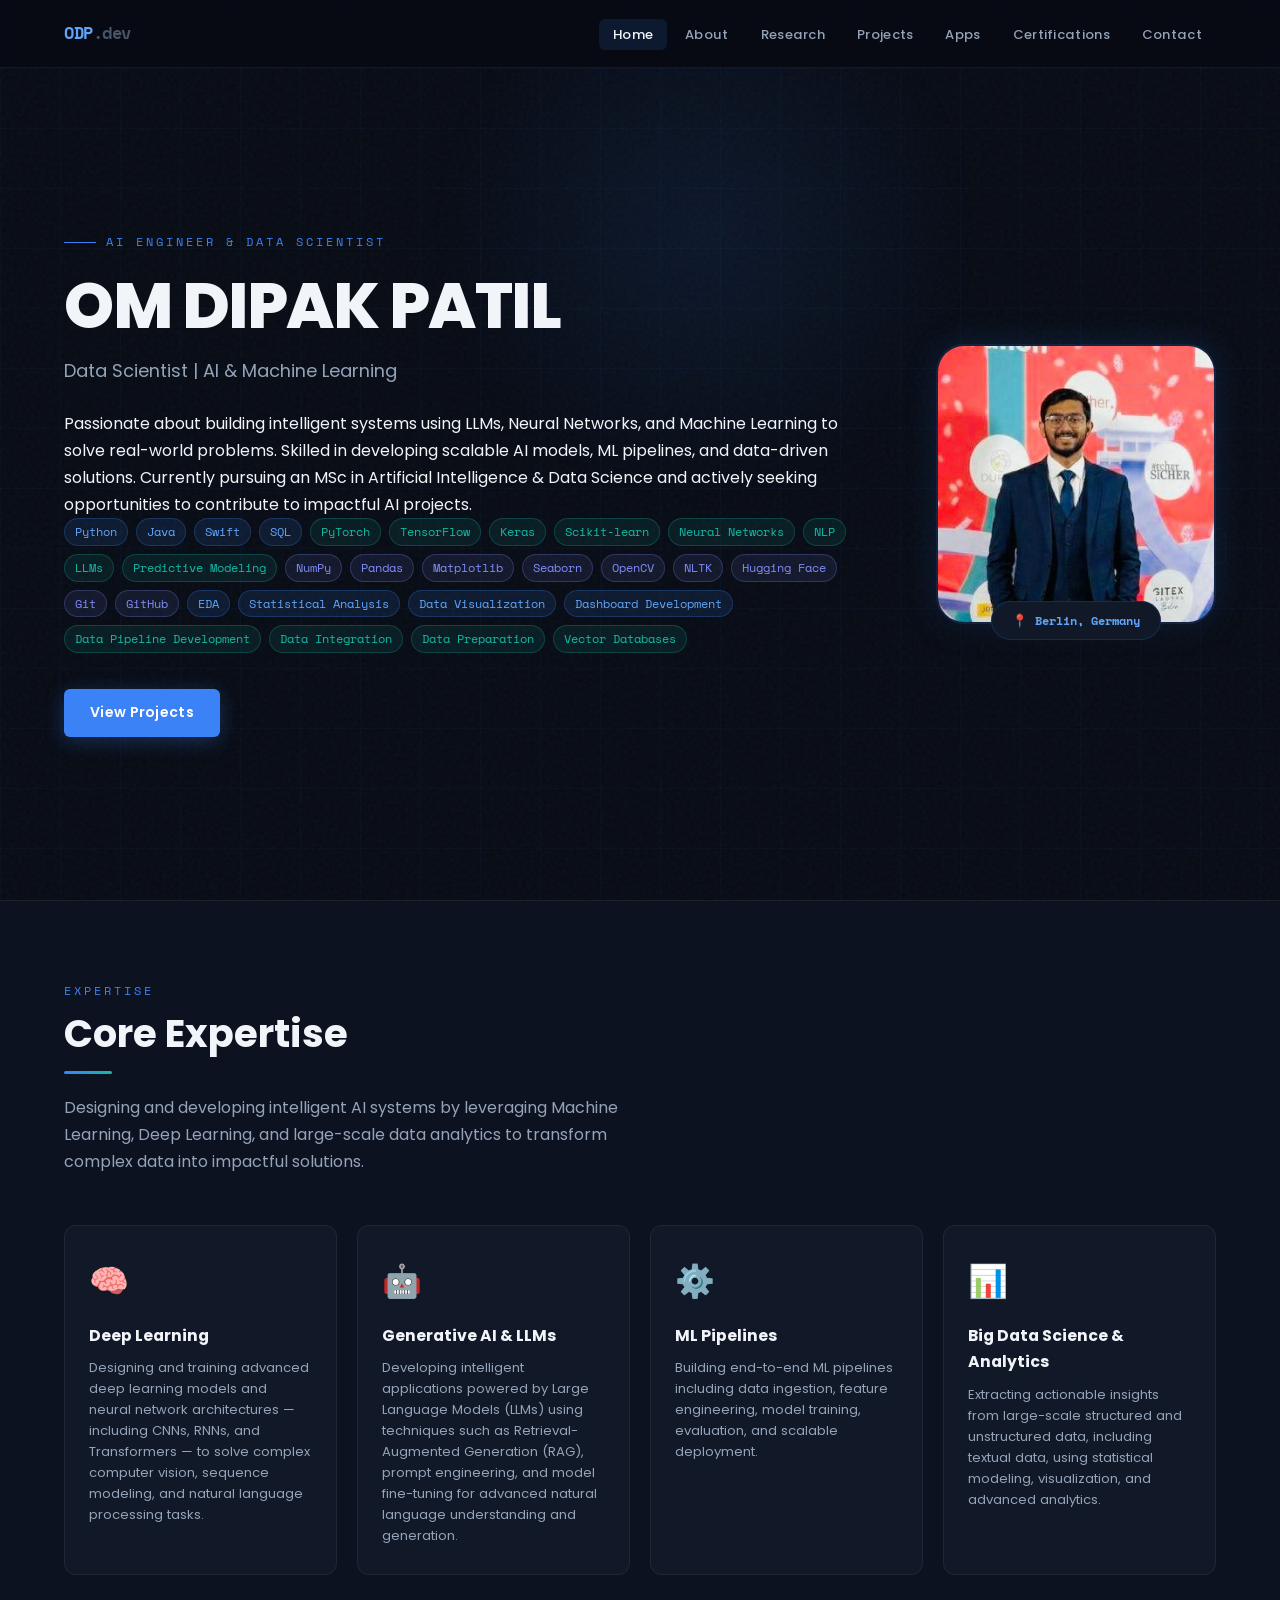
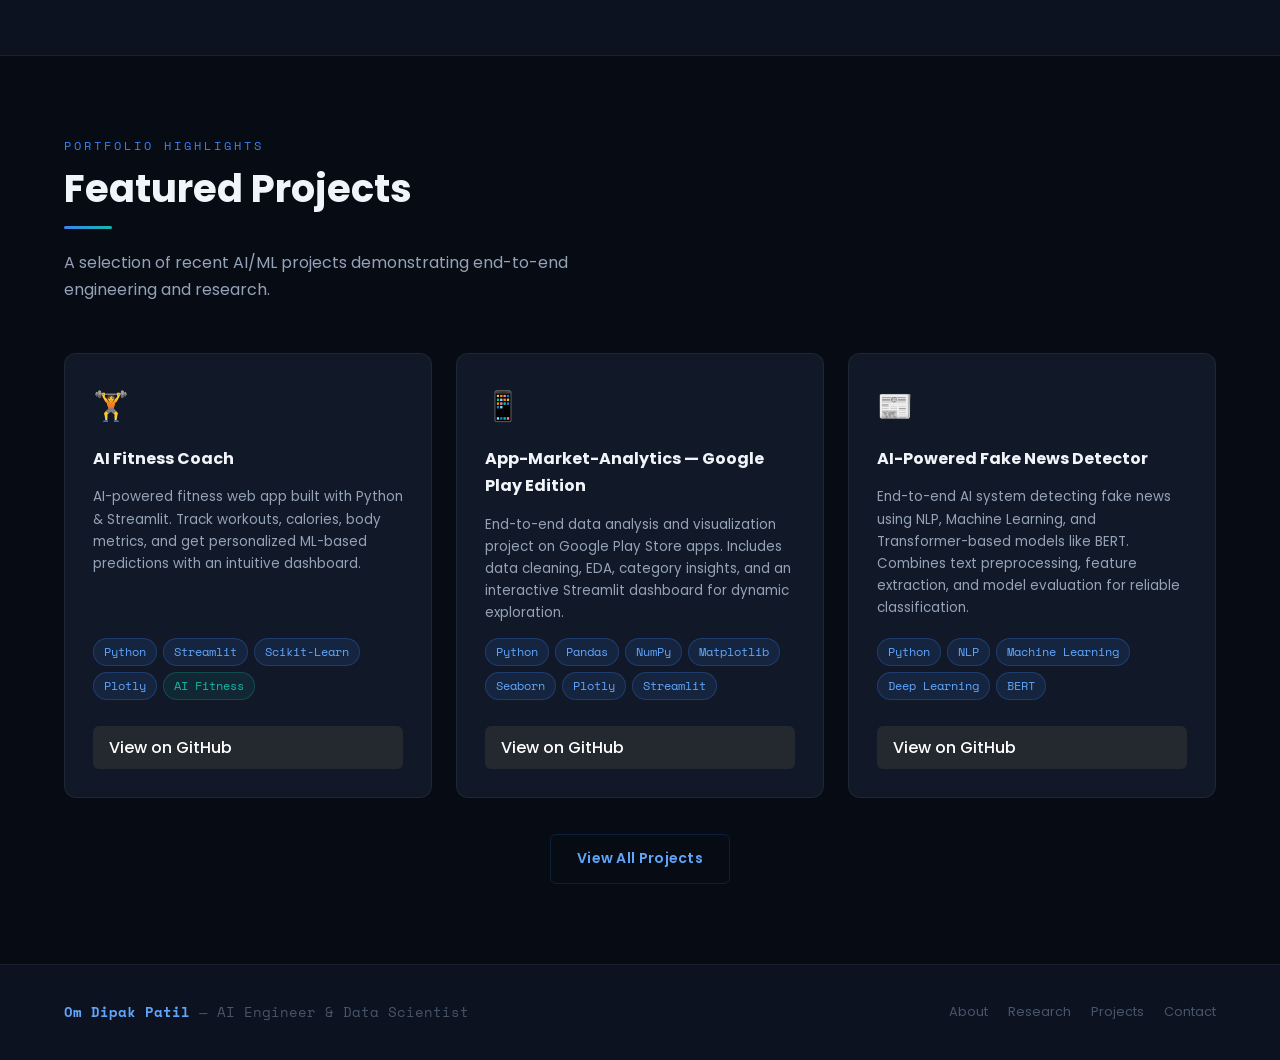
==== index.html @ 71851a8b "Add files via upload" ====
<!DOCTYPE html>
<html lang="en">
<head>
  <meta charset="UTF-8" />
  <meta name="viewport" content="width=device-width, initial-scale=1.0" />
  <title>Om Dipak Patil — AI Engineer & Data Scientist</title>
  <link rel="stylesheet" href="style.css" />
</head>
<body>

  <!-- ===================== NAVIGATION ===================== -->
  <nav class="navbar">
    <a href="index.html" class="nav-brand">ODP<span>.dev</span></a>
    <input type="checkbox" id="nav-toggle" class="nav-toggle" />
    <ul class="nav-links">
      <li><a href="index.html" class="active">Home</a></li>
      <li><a href="about.html">About</a></li>
      <li><a href="research.html">Research</a></li>
      <li><a href="projects.html">Projects</a></li>
      <li><a href="apps.html">Apps</a></li>
      <li><a href="certifications.html">Certifications</a></li>
      <li><a href="contact.html">Contact</a></li>
    </ul>
    <label for="nav-toggle" class="nav-toggle-label" aria-label="Toggle menu">
      <span></span><span></span><span></span>
    </label>
  </nav>

  <div class="page-wrapper">

    <!-- ===================== HERO ===================== -->
    <section class="hero">
      <div class="hero-inner">

        <!-- Text -->
        <div class="hero-text">
  <p class="hero-eyebrow fade-up">AI Engineer &amp; Data Scientist</p>
  <h1 class="hero-name fade-up delay-1">
  OM DIPAK PATIL
<h2 class="hero-title fade-up delay-2">
  Data Scientist | AI &amp; Machine Learning
</h2>
<p class="hero-description fade-up delay-3">
  Passionate about building intelligent systems using LLMs, Neural Networks, and Machine Learning to solve real-world problems. 
  Skilled in developing scalable AI models, ML pipelines, and data-driven solutions. 
  Currently pursuing an MSc in Artificial Intelligence & Data Science and actively seeking opportunities to contribute to impactful AI projects.
</p>

  <div class="hero-tags fade-up delay-3">

    <!-- Programming -->
    <span class="tag">Python</span>
    <span class="tag">Java</span>
    <span class="tag">Swift</span>
    <span class="tag">SQL</span>

    <!-- ML & Deep Learning -->
    <span class="tag tag-teal">PyTorch</span>
    <span class="tag tag-teal">TensorFlow</span>
    <span class="tag tag-teal">Keras</span>
    <span class="tag tag-teal">Scikit-learn</span>
    <span class="tag tag-teal">Neural Networks</span>
    <span class="tag tag-teal">NLP</span>
    <span class="tag tag-teal">LLMs</span>
    <span class="tag tag-teal">Predictive Modeling</span>

    <!-- Tools & Libraries -->
    <span class="tag tag-violet">NumPy</span>
    <span class="tag tag-violet">Pandas</span>
    <span class="tag tag-violet">Matplotlib</span>
    <span class="tag tag-violet">Seaborn</span>
    <span class="tag tag-violet">OpenCV</span>
    <span class="tag tag-violet">NLTK</span>
    <span class="tag tag-violet">Hugging Face</span>
    <span class="tag tag-violet">Git</span>
    <span class="tag tag-violet">GitHub</span>

    <!-- Data Analysis -->
    <span class="tag">EDA</span>
    <span class="tag">Statistical Analysis</span>
    <span class="tag">Data Visualization</span>
    <span class="tag">Dashboard Development</span>

    <!-- Data Engineering -->
    <span class="tag tag-teal">Data Pipeline Development</span>
    <span class="tag tag-teal">Data Integration</span>
    <span class="tag tag-teal">Data Preparation</span>
    <span class="tag tag-teal">Vector Databases</span>

  </div>

  <div class="hero-actions fade-up delay-4">
    <a href="https://github.com/OmPatil2806?tab=repositories"
       class="btn btn-primary" target="_blank" rel="noopener">View Projects</a>
  </div>
</div>

        <!-- Profile Image -->
        <div class="hero-image-wrap fade-up delay-2">
          <div class="hero-image-frame">
            <!--
              Place your photo inside the images/ folder.
              Recommended: rename file to profile.jpg for simplicity.
              Current path used: images/WhatsApp Image 2025-11-24 at 18.05.17_f10ebec1.jpg
            -->
            <img
              src="WhatsApp Image 2026-03-09 at 19.22.37.jpeg"
              alt="Om Dipak Patil"
              onerror="this.style.display='none'; this.nextElementSibling.style.display='flex';"
            />
            <!-- Fallback shown if image fails to load -->
            <div class="img-placeholder" style="display:none;">🤖</div>
          </div>
          <div class="hero-image-badge">📍 Berlin, Germany</div>
          <div class="hero-deco hero-deco-1"></div>
          <div class="hero-deco hero-deco-2"></div>
        </div>

      </div>
    </section>

    <!-- ===================== EXPERTISE ===================== -->
    <section class="expertise-section">
      <div class="section-header">
    <p class="section-label">Expertise</p>
    <h2 class="section-title">Core Expertise</h2>
    <div class="divider"></div>
    <p class="section-subtitle">
      Designing and developing intelligent AI systems by leveraging Machine Learning, Deep Learning, and large-scale data analytics to transform complex data into impactful solutions.
    </p>
  </div>
      <div class="grid-4">

        <div class="expertise-card">
          <div class="expertise-icon">🧠</div>
          <h3>Deep Learning</h3>
          <p>
Designing and training advanced deep learning models and neural network architectures — including CNNs, RNNs, and Transformers — to solve complex computer vision, sequence modeling, and natural language processing tasks.
</p>
        </div>

        <div class="expertise-card">
          <div class="expertise-icon">🤖</div>
          <h3>Generative AI &amp; LLMs</h3>
          <p>Developing intelligent applications powered by Large Language Models (LLMs) using techniques such as Retrieval-Augmented Generation (RAG), prompt engineering, and model fine-tuning for advanced natural language understanding and generation.</p>
        </div>

        <div class="expertise-card">
          <div class="expertise-icon">⚙️</div>
          <h3>ML Pipelines</h3>
          <p>Building end-to-end ML pipelines including data ingestion, feature engineering, model training, evaluation, and scalable deployment.</p>
        </div>

        <div class="expertise-card">
          <div class="expertise-icon">📊</div>
          <h3>Big Data Science &amp; Analytics</h3>
          <p>Extracting actionable insights from large-scale structured and unstructured data, including textual data, using statistical modeling, visualization, and advanced analytics.</p>
        </div>

      </div>
    </section>

    <!-- ===================== FEATURED PROJECTS ===================== -->
    <section class="featured-projects">
      <div class="section-header">
        <p class="section-label">Portfolio Highlights</p>
        <h2 class="section-title">Featured Projects</h2>
        <div class="divider"></div>
        <p class="section-subtitle">A selection of recent AI/ML projects demonstrating end-to-end engineering and research.</p>
      </div>
      <div class="grid-3">
<!-- ===================== first FEATURED PROJECTS ===================== -->
        <div class="project-card">
  <div class="project-card-header">
    <span class="project-icon">🏋️</span>
  </div>
  <h3>AI Fitness Coach</h3>
  <p>
    AI-powered fitness web app built with Python & Streamlit. Track workouts, calories, body metrics, and get personalized ML-based predictions with an intuitive dashboard.
  </p>
  <div class="project-tags">
    <span class="tag">Python</span>
    <span class="tag">Streamlit</span>
    <span class="tag">Scikit-Learn</span>
    <span class="tag">Plotly</span>
    <span class="tag tag-teal">AI Fitness</span>
  </div>
  <a href="https://github.com/OmPatil2806/AI-Fitness-Coach" target="_blank" class="github-btn">View on GitHub</a>
</div>

<!-- ===================== Second FEATURED PROJECTS ===================== -->
        <div class="project-card">
  <div class="project-card-header">
    <span class="project-icon">📱</span>
  </div>
  <h3>App-Market-Analytics — Google Play Edition</h3>
  <p>
    End-to-end data analysis and visualization project on Google Play Store apps. Includes data cleaning, EDA, category insights, and an interactive Streamlit dashboard for dynamic exploration.
  </p>
  <div class="project-tags">
    <span class="tag">Python</span>
    <span class="tag">Pandas</span>
    <span class="tag">NumPy</span>
    <span class="tag">Matplotlib</span>
    <span class="tag">Seaborn</span>
    <span class="tag">Plotly</span>
    <span class="tag">Streamlit</span>
  </div>
  <a href="https://github.com/OmPatil2806/App-Market-Analytics-Google-Play-Edition" target="_blank" class="github-btn">View on GitHub</a>
</div>
<!-- ===================== Third FEATURED PROJECTS ===================== -->
        <div class="project-card">
  <div class="project-card-header">
    <span class="project-icon">📰</span>
  </div>
  <h3>AI-Powered Fake News Detector</h3>
  <p>
    End-to-end AI system detecting fake news using NLP, Machine Learning, and Transformer-based models like BERT. Combines text preprocessing, feature extraction, and model evaluation for reliable classification.
  </p>
  <div class="project-tags">
    <span class="tag">Python</span>
    <span class="tag">NLP</span>
    <span class="tag">Machine Learning</span>
    <span class="tag">Deep Learning</span>
    <span class="tag">BERT</span>
  </div>
  <a href="https://github.com/OmPatil2806/AI-Powered-Fake-News-Detector-Highlights-the-technology-powering-it" target="_blank" class="github-btn">View on GitHub</a>
</div>
<!-- ===================== View All projects ===================== -->
      </div>
      <div style="text-align:center; margin-top:36px;">
        <a href="projects.html" class="btn btn-outline">View All Projects</a>
      </div>
    </section>

    <!-- ===================== FOOTER ===================== -->
    <footer class="footer">
      <div class="footer-brand">
        <strong>Om Dipak Patil</strong> — AI Engineer &amp; Data Scientist
      </div>
      <nav class="footer-links">
        <a href="about.html">About</a>
        <a href="research.html">Research</a>
        <a href="projects.html">Projects</a>
        <a href="contact.html">Contact</a>
      </nav>
    </footer>

  </div><!-- end page-wrapper -->
</body>
</html>
---- style.css ----
/* ============================================================
   Om Dipak Patil — AI Engineer Portfolio
   style.css | Dark Theme with Electric Blue Accents
   ============================================================ */

/* --- Google Fonts Import --- */
@import url('https://fonts.googleapis.com/css2?family=Poppins:wght@300;400;500;600;700;800;900&family=Space+Mono:wght@400;700&display=swap');

/* ============================================================
   CSS CUSTOM PROPERTIES (Variables)
   ============================================================ */
:root {
  --bg-primary:    #070b14;
  --bg-secondary:  #0d1221;
  --bg-card:       #111827;
  --bg-card-hover: #151f35;

  --accent:        #3b82f6;
  --accent-bright: #60a5fa;
  --accent-glow:   rgba(59, 130, 246, 0.25);
  --accent-dim:    rgba(59, 130, 246, 0.12);

  --teal:          #14b8a6;
  --violet:        #818cf8;

  --text-primary:  #f1f5f9;
  --text-secondary:#94a3b8;
  --text-muted:    #475569;

  --border:        rgba(59, 130, 246, 0.18);
  --border-subtle: rgba(255, 255, 255, 0.06);

  --font-main:     'Poppins', sans-serif;
  --font-mono:     'Space Mono', monospace;

  --radius-sm:     6px;
  --radius-md:     12px;
  --radius-lg:     20px;

  --shadow-card:   0 4px 24px rgba(0,0,0,0.5);
  --shadow-glow:   0 0 32px rgba(59,130,246,0.2);

  --nav-height:    68px;
  --transition:    0.3s cubic-bezier(0.4, 0, 0.2, 1);
}

/* ============================================================
   RESET & BASE
   ============================================================ */
*, *::before, *::after {
  box-sizing: border-box;
  margin: 0;
  padding: 0;
}

html {
  scroll-behavior: smooth;
  font-size: 16px;
}

body {
  font-family: var(--font-main);
  background-color: var(--bg-primary);
  color: var(--text-primary);
  line-height: 1.7;
  overflow-x: hidden;
}

a {
  color: var(--accent-bright);
  text-decoration: none;
  transition: color var(--transition);
}
a:hover { color: #fff; }

img { max-width: 100%; display: block; }

ul { list-style: none; }

/* ============================================================
   NOISE TEXTURE OVERLAY (atmospheric depth)
   ============================================================ */
body::before {
  content: '';
  position: fixed;
  inset: 0;
  background-image: url("data:image/svg+xml,%3Csvg viewBox='0 0 256 256' xmlns='http://www.w3.org/2000/svg'%3E%3Cfilter id='noise'%3E%3CfeTurbulence type='fractalNoise' baseFrequency='0.9' numOctaves='4' stitchTiles='stitch'/%3E%3C/filter%3E%3Crect width='100%25' height='100%25' filter='url(%23noise)' opacity='0.04'/%3E%3C/svg%3E");
  pointer-events: none;
  z-index: 0;
}

/* ============================================================
   NAVIGATION
   ============================================================ */
.navbar {
  position: fixed;
  top: 0; left: 0; right: 0;
  height: var(--nav-height);
  background: rgba(7, 11, 20, 0.88);
  backdrop-filter: blur(14px);
  -webkit-backdrop-filter: blur(14px);
  border-bottom: 1px solid var(--border-subtle);
  z-index: 1000;
  display: flex;
  align-items: center;
  justify-content: space-between;
  padding: 0 5%;
}

.nav-brand {
  font-family: var(--font-mono);
  font-weight: 700;
  font-size: 1.05rem;
  color: var(--accent-bright);
  letter-spacing: -0.5px;
}
.nav-brand span { color: var(--text-muted); }

.nav-links {
  display: flex;
  gap: 0.25rem;
  align-items: center;
}

.nav-links a {
  color: var(--text-secondary);
  font-size: 0.82rem;
  font-weight: 500;
  padding: 6px 14px;
  border-radius: var(--radius-sm);
  transition: all var(--transition);
  letter-spacing: 0.3px;
}
.nav-links a:hover,
.nav-links a.active {
  color: var(--text-primary);
  background: var(--accent-dim);
}

/* Mobile hamburger — CSS-only using checkbox hack */
.nav-toggle {
  display: none;
}
.nav-toggle-label {
  display: none;
  flex-direction: column;
  gap: 5px;
  cursor: pointer;
  padding: 6px;
}
.nav-toggle-label span {
  display: block;
  width: 24px;
  height: 2px;
  background: var(--text-secondary);
  border-radius: 2px;
  transition: all var(--transition);
}

/* ============================================================
   PAGE WRAPPER
   ============================================================ */
.page-wrapper {
  padding-top: var(--nav-height);
  position: relative;
  z-index: 1;
}

/* ============================================================
   SECTION COMMONS
   ============================================================ */
section {
  padding: 80px 5%;
}

.section-label {
  font-family: var(--font-mono);
  font-size: 0.72rem;
  letter-spacing: 3px;
  text-transform: uppercase;
  color: var(--accent);
  margin-bottom: 10px;
}

.section-title {
  font-size: clamp(1.6rem, 3vw, 2.4rem);
  font-weight: 700;
  color: var(--text-primary);
  line-height: 1.2;
  margin-bottom: 14px;
}

.section-subtitle {
  font-size: 1rem;
  color: var(--text-secondary);
  max-width: 560px;
  margin-bottom: 50px;
}

.section-header {
  margin-bottom: 48px;
}

/* Divider line accent */
.divider {
  width: 48px;
  height: 3px;
  background: linear-gradient(90deg, var(--accent), var(--teal));
  border-radius: 2px;
  margin: 14px 0 20px;
}

/* ============================================================
   BUTTONS
   ============================================================ */
.btn {
  display: inline-flex;
  align-items: center;
  gap: 8px;
  padding: 12px 26px;
  border-radius: var(--radius-sm);
  font-family: var(--font-main);
  font-size: 0.88rem;
  font-weight: 600;
  cursor: pointer;
  transition: all var(--transition);
  letter-spacing: 0.3px;
  border: none;
}

.btn-primary {
  background: var(--accent);
  color: #fff;
  box-shadow: 0 4px 20px rgba(59,130,246,0.3);
}
.btn-primary:hover {
  background: var(--accent-bright);
  color: #fff;
  transform: translateY(-2px);
  box-shadow: 0 8px 28px rgba(59,130,246,0.45);
}

.btn-outline {
  background: transparent;
  color: var(--accent-bright);
  border: 1.5px solid var(--border);
}
.btn-outline:hover {
  background: var(--accent-dim);
  color: #fff;
  border-color: var(--accent);
  transform: translateY(-2px);
}

.btn-sm {
  padding: 8px 18px;
  font-size: 0.8rem;
}

/* ============================================================
   CARDS
   ============================================================ */
.card {
  background: var(--bg-card);
  border: 1px solid var(--border-subtle);
  border-radius: var(--radius-md);
  padding: 28px;
  transition: all var(--transition);
  box-shadow: var(--shadow-card);
}

.card:hover {
  background: var(--bg-card-hover);
  border-color: var(--border);
  transform: translateY(-4px);
  box-shadow: var(--shadow-glow), var(--shadow-card);
}

/* ============================================================
   TAG / BADGE
   ============================================================ */
.tag {
  display: inline-block;
  background: var(--accent-dim);
  color: var(--accent-bright);
  border: 1px solid rgba(59,130,246,0.25);
  font-size: 0.72rem;
  font-weight: 500;
  padding: 3px 10px;
  border-radius: 100px;
  font-family: var(--font-mono);
}

.tag-teal {
  background: rgba(20,184,166,0.1);
  color: var(--teal);
  border-color: rgba(20,184,166,0.25);
}

.tag-violet {
  background: rgba(129,140,248,0.1);
  color: var(--violet);
  border-color: rgba(129,140,248,0.25);
}

/* ============================================================
   GRID LAYOUTS
   ============================================================ */
.grid-2 {
  display: grid;
  grid-template-columns: repeat(2, 1fr);
  gap: 24px;
}

.grid-3 {
  display: grid;
  grid-template-columns: repeat(3, 1fr);
  gap: 24px;
}

.grid-4 {
  display: grid;
  grid-template-columns: repeat(4, 1fr);
  gap: 20px;
}

/* ============================================================
   PAGE HERO (inner pages)
   ============================================================ */
.page-hero {
  padding: 72px 5% 56px;
  background: linear-gradient(180deg, rgba(59,130,246,0.06) 0%, transparent 100%);
  border-bottom: 1px solid var(--border-subtle);
  position: relative;
  overflow: hidden;
}

.page-hero::after {
  content: '';
  position: absolute;
  top: -60px; right: -60px;
  width: 300px; height: 300px;
  background: radial-gradient(circle, rgba(59,130,246,0.12) 0%, transparent 70%);
  pointer-events: none;
}

/* ============================================================
   HOME — HERO SECTION
   ============================================================ */
.hero {
  min-height: calc(100vh - var(--nav-height));
  display: flex;
  align-items: center;
  padding: 60px 5%;
  position: relative;
  overflow: hidden;
}

/* Animated grid background */
.hero::before {
  content: '';
  position: absolute;
  inset: 0;
  background-image:
    linear-gradient(rgba(59,130,246,0.04) 1px, transparent 1px),
    linear-gradient(90deg, rgba(59,130,246,0.04) 1px, transparent 1px);
  background-size: 60px 60px;
  pointer-events: none;
}

/* Glow orb */
.hero::after {
  content: '';
  position: absolute;
  top: 20%; left: 55%;
  width: 600px; height: 600px;
  background: radial-gradient(circle, rgba(59,130,246,0.1) 0%, transparent 65%);
  transform: translate(-50%, -50%);
  pointer-events: none;
  animation: pulse-glow 6s ease-in-out infinite alternate;
}

@keyframes pulse-glow {
  from { opacity: 0.5; transform: translate(-50%,-50%) scale(1); }
  to   { opacity: 1;   transform: translate(-50%,-50%) scale(1.1); }
}

.hero-inner {
  display: flex;
  align-items: center;
  gap: 80px;
  width: 100%;
  max-width: 1200px;
  margin: 0 auto;
  position: relative;
  z-index: 1;
}

.hero-text {
  flex: 1;
  min-width: 0;
}

.hero-eyebrow {
  font-family: var(--font-mono);
  font-size: 0.78rem;
  letter-spacing: 3px;
  color: var(--accent);
  text-transform: uppercase;
  margin-bottom: 18px;
  display: flex;
  align-items: center;
  gap: 10px;
}
.hero-eyebrow::before {
  content: '';
  display: inline-block;
  width: 32px; height: 1px;
  background: var(--accent);
}

.hero-name {
  font-size: clamp(2.4rem, 5vw, 4rem);
  font-weight: 800;
  line-height: 1.1;
  letter-spacing: -1.5px;
  margin-bottom: 16px;
  color: var(--text-primary);
}
.hero-name .accent { color: var(--accent-bright); }

.hero-title {
  font-size: clamp(0.95rem, 1.5vw, 1.12rem);
  color: var(--text-secondary);
  font-weight: 400;
  margin-bottom: 24px;
  line-height: 1.6;
  max-width: 480px;
}

.hero-tags {
  display: flex;
  flex-wrap: wrap;
  gap: 8px;
  margin-bottom: 36px;
}

.hero-actions {
  display: flex;
  gap: 14px;
  flex-wrap: wrap;
}

/* Profile image */
.hero-image-wrap {
  flex-shrink: 0;
  position: relative;
}

.hero-image-frame {
  width: 280px;
  height: 280px;
  border-radius: 28px;
  overflow: hidden;
  border: 2px solid var(--border);
  box-shadow: var(--shadow-glow), var(--shadow-card);
  position: relative;
}

.hero-image-frame img {
  width: 100%;
  height: 100%;
  object-fit: cover;
}

/* Placeholder when no image */
.img-placeholder {
  width: 100%;
  height: 100%;
  background: linear-gradient(135deg, var(--bg-secondary), var(--bg-card));
  display: flex;
  align-items: center;
  justify-content: center;
  font-size: 5rem;
  color: var(--accent-dim);
}

.hero-image-badge {
  position: absolute;
  bottom: -16px; left: 50%;
  transform: translateX(-50%);
  background: var(--bg-card);
  border: 1px solid var(--border);
  border-radius: 100px;
  padding: 8px 20px;
  font-size: 0.78rem;
  font-weight: 600;
  color: var(--accent-bright);
  white-space: nowrap;
  font-family: var(--font-mono);
}

/* floating decoration squares */
.hero-deco {
  position: absolute;
  border-radius: var(--radius-sm);
  border: 1px solid var(--border);
  opacity: 0.4;
}
.hero-deco-1 { width: 60px; height: 60px; top: 40px; right: 40px; animation: float 8s ease-in-out infinite; }
.hero-deco-2 { width: 36px; height: 36px; bottom: 60px; right: -10px; animation: float 10s ease-in-out infinite 2s; }

@keyframes float {
  0%, 100% { transform: translateY(0) rotate(0deg); }
  50%       { transform: translateY(-14px) rotate(8deg); }
}

/* ============================================================
   HOME — EXPERTISE SECTION
   ============================================================ */
.expertise-section {
  background: var(--bg-secondary);
  border-top: 1px solid var(--border-subtle);
  border-bottom: 1px solid var(--border-subtle);
}

.expertise-card {
  background: var(--bg-card);
  border: 1px solid var(--border-subtle);
  border-radius: var(--radius-md);
  padding: 28px 24px;
  transition: all var(--transition);
  position: relative;
  overflow: hidden;
}
.expertise-card::before {
  content: '';
  position: absolute;
  top: 0; left: 0; right: 0;
  height: 2px;
  background: linear-gradient(90deg, var(--accent), transparent);
  opacity: 0;
  transition: opacity var(--transition);
}
.expertise-card:hover::before { opacity: 1; }
.expertise-card:hover {
  border-color: var(--border);
  transform: translateY(-4px);
  box-shadow: var(--shadow-glow);
}

.expertise-icon {
  font-size: 2rem;
  margin-bottom: 14px;
}

.expertise-card h3 {
  font-size: 0.98rem;
  font-weight: 700;
  color: var(--text-primary);
  margin-bottom: 8px;
}

.expertise-card p {
  font-size: 0.82rem;
  color: var(--text-secondary);
  line-height: 1.6;
}

/* ============================================================
   HOME — FEATURED PROJECTS
   ============================================================ */
.featured-projects {
  padding-bottom: 80px;
}

.project-card {
  background: var(--bg-card);
  border: 1px solid var(--border-subtle);
  border-radius: var(--radius-md);
  padding: 28px;
  display: flex;
  flex-direction: column;
  gap: 14px;
  transition: all var(--transition);
}
.project-card:hover {
  border-color: var(--border);
  background: var(--bg-card-hover);
  transform: translateY(-4px);
  box-shadow: var(--shadow-glow);
}

.project-card-header {
  display: flex;
  align-items: flex-start;
  justify-content: space-between;
  gap: 14px;
}

.project-icon {
  font-size: 1.8rem;
}

.project-link-icon {
  color: var(--text-muted);
  font-size: 1.1rem;
  transition: color var(--transition);
  flex-shrink: 0;
}
.project-card:hover .project-link-icon { color: var(--accent-bright); }

.project-card h3 {
  font-size: 1rem;
  font-weight: 700;
  color: var(--text-primary);
}

.project-card p {
  font-size: 0.84rem;
  color: var(--text-secondary);
  line-height: 1.65;
  flex: 1;
}

.project-tags {
  display: flex;
  flex-wrap: wrap;
  gap: 6px;
}

/* ============================================================
   ABOUT PAGE
   ============================================================ */
.about-grid {
  display: grid;
  grid-template-columns: 300px 1fr;
  gap: 56px;
  align-items: start;
}

.about-sidebar {
  position: sticky;
  top: calc(var(--nav-height) + 30px);
}

.about-photo {
  width: 100%;
  aspect-ratio: 1;
  border-radius: var(--radius-lg);
  overflow: hidden;
  border: 2px solid var(--border);
  box-shadow: var(--shadow-glow);
  margin-bottom: 24px;
}
.about-photo img,
.about-photo .img-placeholder {
  width: 100%;
  height: 100%;
  object-fit: cover;
}

.contact-quick a {
  display: flex;
  align-items: center;
  gap: 10px;
  padding: 11px 14px;
  background: var(--bg-card);
  border: 1px solid var(--border-subtle);
  border-radius: var(--radius-sm);
  font-size: 0.82rem;
  color: var(--text-secondary);
  margin-bottom: 8px;
  transition: all var(--transition);
}
.contact-quick a:hover {
  background: var(--accent-dim);
  border-color: var(--border);
  color: var(--text-primary);
}
.contact-quick a .icon { font-size: 1rem; }

.about-content h2 {
  font-size: 1.5rem;
  font-weight: 700;
  margin-bottom: 16px;
  color: var(--text-primary);
}

.about-content p {
  color: var(--text-secondary);
  margin-bottom: 18px;
  font-size: 0.95rem;
}

.edu-card {
  background: var(--bg-card);
  border: 1px solid var(--border-subtle);
  border-left: 3px solid var(--accent);
  border-radius: var(--radius-sm);
  padding: 20px 22px;
  margin-bottom: 16px;
  transition: all var(--transition);
}
.edu-card:hover {
  border-left-color: var(--accent-bright);
  background: var(--bg-card-hover);
}

.edu-card h4 {
  font-size: 0.95rem;
  font-weight: 700;
  color: var(--text-primary);
  margin-bottom: 4px;
}
.edu-card p {
  font-size: 0.82rem;
  color: var(--text-secondary);
  margin: 0;
}

/* Skills */
.skills-section { margin-top: 40px; }

.skill-group { margin-bottom: 28px; }
.skill-group h4 {
  font-size: 0.82rem;
  font-weight: 700;
  color: var(--accent-bright);
  text-transform: uppercase;
  letter-spacing: 1.5px;
  margin-bottom: 12px;
  font-family: var(--font-mono);
}

.skill-pills {
  display: flex;
  flex-wrap: wrap;
  gap: 8px;
}

.skill-pill {
  background: var(--bg-card);
  border: 1px solid var(--border-subtle);
  color: var(--text-secondary);
  font-size: 0.78rem;
  font-weight: 500;
  padding: 5px 14px;
  border-radius: 100px;
  transition: all var(--transition);
}
.skill-pill:hover {
  background: var(--accent-dim);
  border-color: var(--border);
  color: var(--text-primary);
}

/* ============================================================
   RESEARCH PAGE
   ============================================================ */
.research-card {
  background: var(--bg-card);
  border: 1px solid var(--border-subtle);
  border-radius: var(--radius-md);
  padding: 30px;
  margin-bottom: 20px;
  transition: all var(--transition);
  display: grid;
  grid-template-columns: 1fr auto;
  gap: 20px;
  align-items: start;
}
.research-card:hover {
  border-color: var(--border);
  background: var(--bg-card-hover);
  transform: translateX(4px);
  box-shadow: var(--shadow-glow);
}

.research-card-body {}

.research-year {
  font-family: var(--font-mono);
  font-size: 0.72rem;
  color: var(--accent);
  letter-spacing: 2px;
  text-transform: uppercase;
  margin-bottom: 8px;
}

.research-card h3 {
  font-size: 1.05rem;
  font-weight: 700;
  color: var(--text-primary);
  margin-bottom: 8px;
  line-height: 1.45;
}

.research-venue {
  font-size: 0.84rem;
  color: var(--teal);
  font-style: italic;
  margin-bottom: 12px;
  font-weight: 500;
}

.research-card p {
  font-size: 0.85rem;
  color: var(--text-secondary);
  line-height: 1.65;
  margin-bottom: 14px;
}

.research-card-action {
  display: flex;
  flex-direction: column;
  align-items: flex-end;
  gap: 10px;
}

/* ============================================================
   PROJECTS PAGE
   ============================================================ */
.projects-grid {
  display: grid;
  grid-template-columns: repeat(3, 1fr);
  gap: 24px;
}

.full-project-card {
  background: var(--bg-card);
  border: 1px solid var(--border-subtle);
  border-radius: var(--radius-md);
  padding: 28px;
  display: flex;
  flex-direction: column;
  gap: 14px;
  transition: all var(--transition);
  position: relative;
  overflow: hidden;
}
.full-project-card::after {
  content: '';
  position: absolute;
  bottom: 0; left: 0; right: 0;
  height: 2px;
  background: linear-gradient(90deg, var(--accent), var(--teal));
  transform: scaleX(0);
  transform-origin: left;
  transition: transform var(--transition);
}
.full-project-card:hover::after { transform: scaleX(1); }
.full-project-card:hover {
  border-color: var(--border);
  background: var(--bg-card-hover);
  transform: translateY(-5px);
  box-shadow: var(--shadow-glow), var(--shadow-card);
}

.project-num {
  font-family: var(--font-mono);
  font-size: 0.65rem;
  color: var(--text-muted);
  letter-spacing: 2px;
}

.full-project-card h3 {
  font-size: 1rem;
  font-weight: 700;
  color: var(--text-primary);
  line-height: 1.4;
}

.full-project-card p {
  font-size: 0.84rem;
  color: var(--text-secondary);
  line-height: 1.65;
  flex: 1;
}

.card-footer {
  display: flex;
  align-items: center;
  justify-content: space-between;
  gap: 10px;
  margin-top: 4px;
}

/* ============================================================
   APPS PAGE
   ============================================================ */
.app-card {
  background: var(--bg-card);
  border: 1px solid var(--border-subtle);
  border-radius: var(--radius-md);
  padding: 28px;
  display: flex;
  flex-direction: column;
  gap: 14px;
  transition: all var(--transition);
}
.app-card:hover {
  border-color: var(--border);
  background: var(--bg-card-hover);
  transform: translateY(-5px);
  box-shadow: var(--shadow-glow), var(--shadow-card);
}

.app-icon {
  font-size: 2.2rem;
  width: 56px; height: 56px;
  background: var(--accent-dim);
  border: 1px solid var(--border);
  border-radius: var(--radius-sm);
  display: flex;
  align-items: center;
  justify-content: center;
}

.app-card h3 {
  font-size: 1rem;
  font-weight: 700;
  color: var(--text-primary);
}

.app-card p {
  font-size: 0.84rem;
  color: var(--text-secondary);
  line-height: 1.65;
  flex: 1;
}

/* ============================================================
   CERTIFICATIONS PAGE
   ============================================================ */
.cert-card {
  background: var(--bg-card);
  border: 1px solid var(--border-subtle);
  border-radius: var(--radius-md);
  padding: 26px;
  display: flex;
  flex-direction: column;
  gap: 12px;
  transition: all var(--transition);
  position: relative;
  overflow: hidden;
}
.cert-card::before {
  content: '';
  position: absolute;
  top: 0; right: 0;
  width: 80px; height: 80px;
  background: radial-gradient(circle, var(--accent-glow) 0%, transparent 70%);
  opacity: 0;
  transition: opacity var(--transition);
}
.cert-card:hover::before { opacity: 1; }
.cert-card:hover {
  border-color: var(--border);
  background: var(--bg-card-hover);
  transform: translateY(-4px);
  box-shadow: var(--shadow-glow);
}

.cert-badge {
  font-size: 2rem;
}

.cert-org {
  font-size: 0.78rem;
  font-family: var(--font-mono);
  color: var(--accent-bright);
  letter-spacing: 1px;
}

.cert-card h3 {
  font-size: 0.95rem;
  font-weight: 700;
  color: var(--text-primary);
  line-height: 1.4;
}

.cert-year {
  font-size: 0.78rem;
  color: var(--text-muted);
  font-family: var(--font-mono);
}

/* ============================================================
   CONTACT PAGE
   ============================================================ */
.contact-section {
  max-width: 860px;
  margin: 0 auto;
}

.contact-cards-grid {
  display: grid;
  grid-template-columns: repeat(2, 1fr);
  gap: 20px;
  margin-bottom: 40px;
}

.contact-method-card {
  background: var(--bg-card);
  border: 1px solid var(--border-subtle);
  border-radius: var(--radius-md);
  padding: 28px 24px;
  display: flex;
  align-items: center;
  gap: 18px;
  transition: all var(--transition);
  color: var(--text-secondary);
}
.contact-method-card:hover {
  border-color: var(--border);
  background: var(--bg-card-hover);
  color: var(--text-primary);
  transform: translateY(-3px);
  box-shadow: var(--shadow-glow);
}

.contact-method-icon {
  font-size: 1.8rem;
  width: 52px; height: 52px;
  background: var(--accent-dim);
  border: 1px solid var(--border);
  border-radius: var(--radius-sm);
  display: flex;
  align-items: center;
  justify-content: center;
  flex-shrink: 0;
}

.contact-method-card h3 {
  font-size: 0.78rem;
  font-weight: 600;
  color: var(--text-muted);
  text-transform: uppercase;
  letter-spacing: 1px;
  margin-bottom: 4px;
  font-family: var(--font-mono);
}

.contact-method-card p {
  font-size: 0.88rem;
  color: var(--text-secondary);
  transition: color var(--transition);
  font-weight: 500;
}

.contact-method-card:hover p { color: var(--text-primary); }

.contact-cv-box {
  background: linear-gradient(135deg, var(--accent-dim), rgba(20,184,166,0.08));
  border: 1px solid var(--border);
  border-radius: var(--radius-md);
  padding: 36px;
  text-align: center;
}
.contact-cv-box h3 {
  font-size: 1.2rem;
  font-weight: 700;
  margin-bottom: 10px;
}
.contact-cv-box p {
  color: var(--text-secondary);
  font-size: 0.9rem;
  margin-bottom: 24px;
}

/* ============================================================
   FOOTER
   ============================================================ */
.footer {
  background: var(--bg-secondary);
  border-top: 1px solid var(--border-subtle);
  padding: 36px 5%;
  display: flex;
  align-items: center;
  justify-content: space-between;
  gap: 20px;
  flex-wrap: wrap;
}

.footer-brand {
  font-family: var(--font-mono);
  font-size: 0.85rem;
  color: var(--text-muted);
}
.footer-brand strong { color: var(--accent-bright); }

.footer-links {
  display: flex;
  gap: 20px;
}
.footer-links a {
  font-size: 0.8rem;
  color: var(--text-muted);
  transition: color var(--transition);
}
.footer-links a:hover { color: var(--text-primary); }

/* ============================================================
   ANIMATIONS
   ============================================================ */
@keyframes fadeInUp {
  from { opacity: 0; transform: translateY(24px); }
  to   { opacity: 1; transform: translateY(0); }
}

.fade-up {
  animation: fadeInUp 0.6s ease both;
}
.delay-1 { animation-delay: 0.1s; }
.delay-2 { animation-delay: 0.2s; }
.delay-3 { animation-delay: 0.3s; }
.delay-4 { animation-delay: 0.4s; }
.delay-5 { animation-delay: 0.5s; }

/* ============================================================
   RESPONSIVE — TABLET (≤900px)
   ============================================================ */
@media (max-width: 900px) {

  .nav-links {
    display: none;
    position: fixed;
    top: var(--nav-height);
    left: 0; right: 0;
    background: rgba(7,11,20,0.97);
    backdrop-filter: blur(14px);
    flex-direction: column;
    align-items: flex-start;
    padding: 20px 5%;
    gap: 4px;
    border-bottom: 1px solid var(--border-subtle);
  }

  .nav-toggle:checked ~ .nav-links {
    display: flex;
  }
  .nav-toggle:checked ~ .nav-toggle-label span:nth-child(1) {
    transform: translateY(7px) rotate(45deg);
  }
  .nav-toggle:checked ~ .nav-toggle-label span:nth-child(2) {
    opacity: 0;
  }
  .nav-toggle:checked ~ .nav-toggle-label span:nth-child(3) {
    transform: translateY(-7px) rotate(-45deg);
  }

  .nav-toggle-label { display: flex; }

  .nav-links a {
    width: 100%;
    padding: 10px 14px;
  }

  .hero-inner {
    flex-direction: column-reverse;
    gap: 40px;
    text-align: center;
  }
  .hero-eyebrow { justify-content: center; }
  .hero-tags    { justify-content: center; }
  .hero-actions { justify-content: center; }

  .hero-image-frame { width: 220px; height: 220px; }

  .grid-3, .grid-4 { grid-template-columns: repeat(2, 1fr); }
  .projects-grid    { grid-template-columns: repeat(2, 1fr); }

  .about-grid { grid-template-columns: 1fr; }
  .about-sidebar { position: static; }

  .research-card { grid-template-columns: 1fr; }
  .research-card-action { align-items: flex-start; }

  .contact-cards-grid { grid-template-columns: 1fr; }
}

/* ============================================================
   RESPONSIVE — MOBILE (≤600px)
   ============================================================ */
@media (max-width: 600px) {
  section { padding: 56px 5%; }

  .grid-2, .grid-3, .grid-4,
  .projects-grid { grid-template-columns: 1fr; }

  .hero-name { font-size: 2.2rem; }
  .hero-image-frame { width: 180px; height: 180px; }

  .footer {
    flex-direction: column;
    align-items: flex-start;
    gap: 14px;
  }
}

/* ============================================================
  Fetured project github button 
   ============================================================ */
.github-btn {
    display: inline-block;
    margin-top: 12px;
    padding: 8px 16px;
    background-color: #24292f; /* GitHub dark color */
    color: #fff;
    font-weight: 500;
    border-radius: 6px;
    text-decoration: none;
    transition: background-color 0.3s ease;
}

.github-btn:hover {
    background-color: #444c56;
}

/* ============================================================
  Research paper "View image
   ============================================================ */
   /* ===== PAGE HERO + IMAGE ===== */
/* ===== PAGE HERO + IMAGE ===== */
.page-hero-container {
  display: flex;
  align-items: center;
  gap: 40px;
  flex-wrap: wrap;
  margin-bottom: 40px;
}

.page-hero-text {
  flex: 1;
  min-width: 280px;
}

.page-hero-image {
  flex: 1;
  min-width: 200px;  /* reduced minimum width */
  max-width: 400px;  /* added maximum width */
}

.page-hero-image img {
  width: 100%;
  border-radius: 12px;
  box-shadow: 0 4px 12px rgba(0,0,0,0.15);
  object-fit: cover;
}

/* Responsive: image on top for small screens */
@media (max-width: 768px) {
  .page-hero-container {
    flex-direction: column;
    text-align: center;
  }
  .page-hero-image img {
    max-width: 80%;   /* slightly smaller on mobile */
    margin: 0 auto;
  }
}
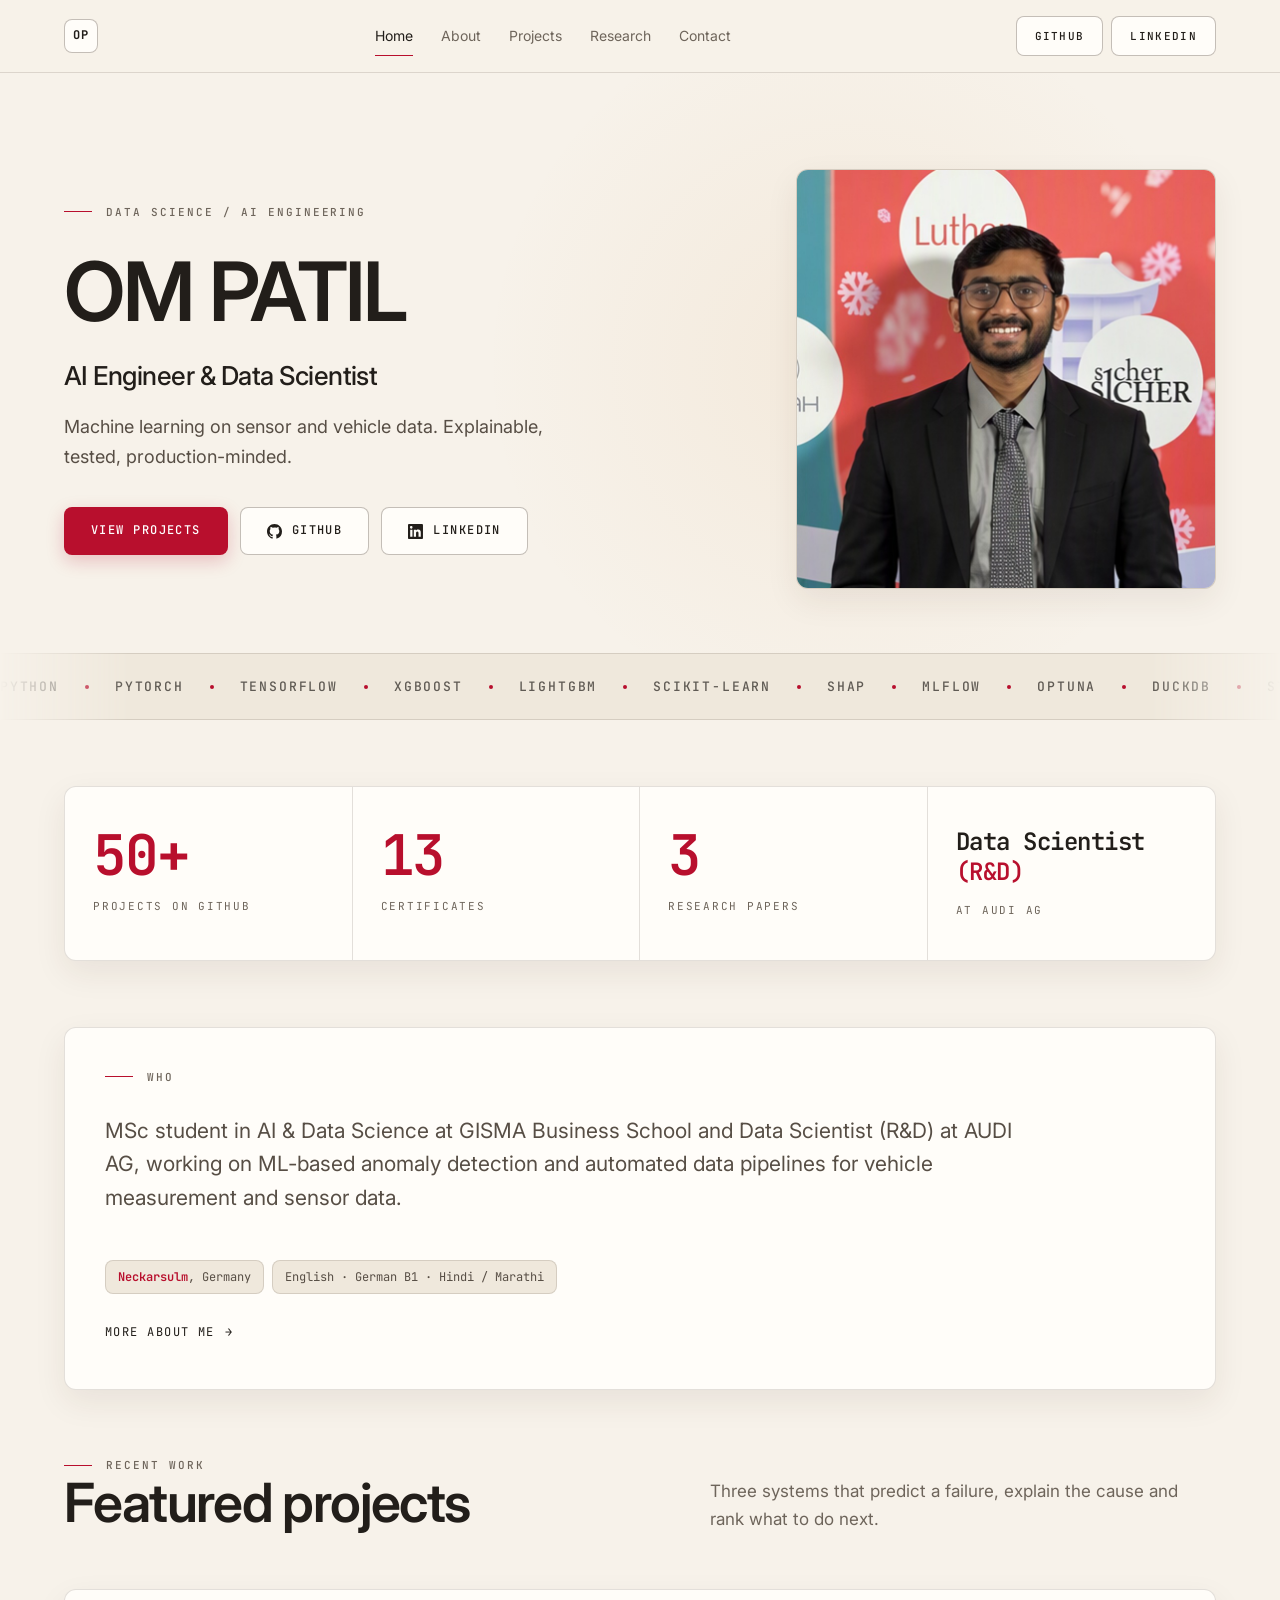
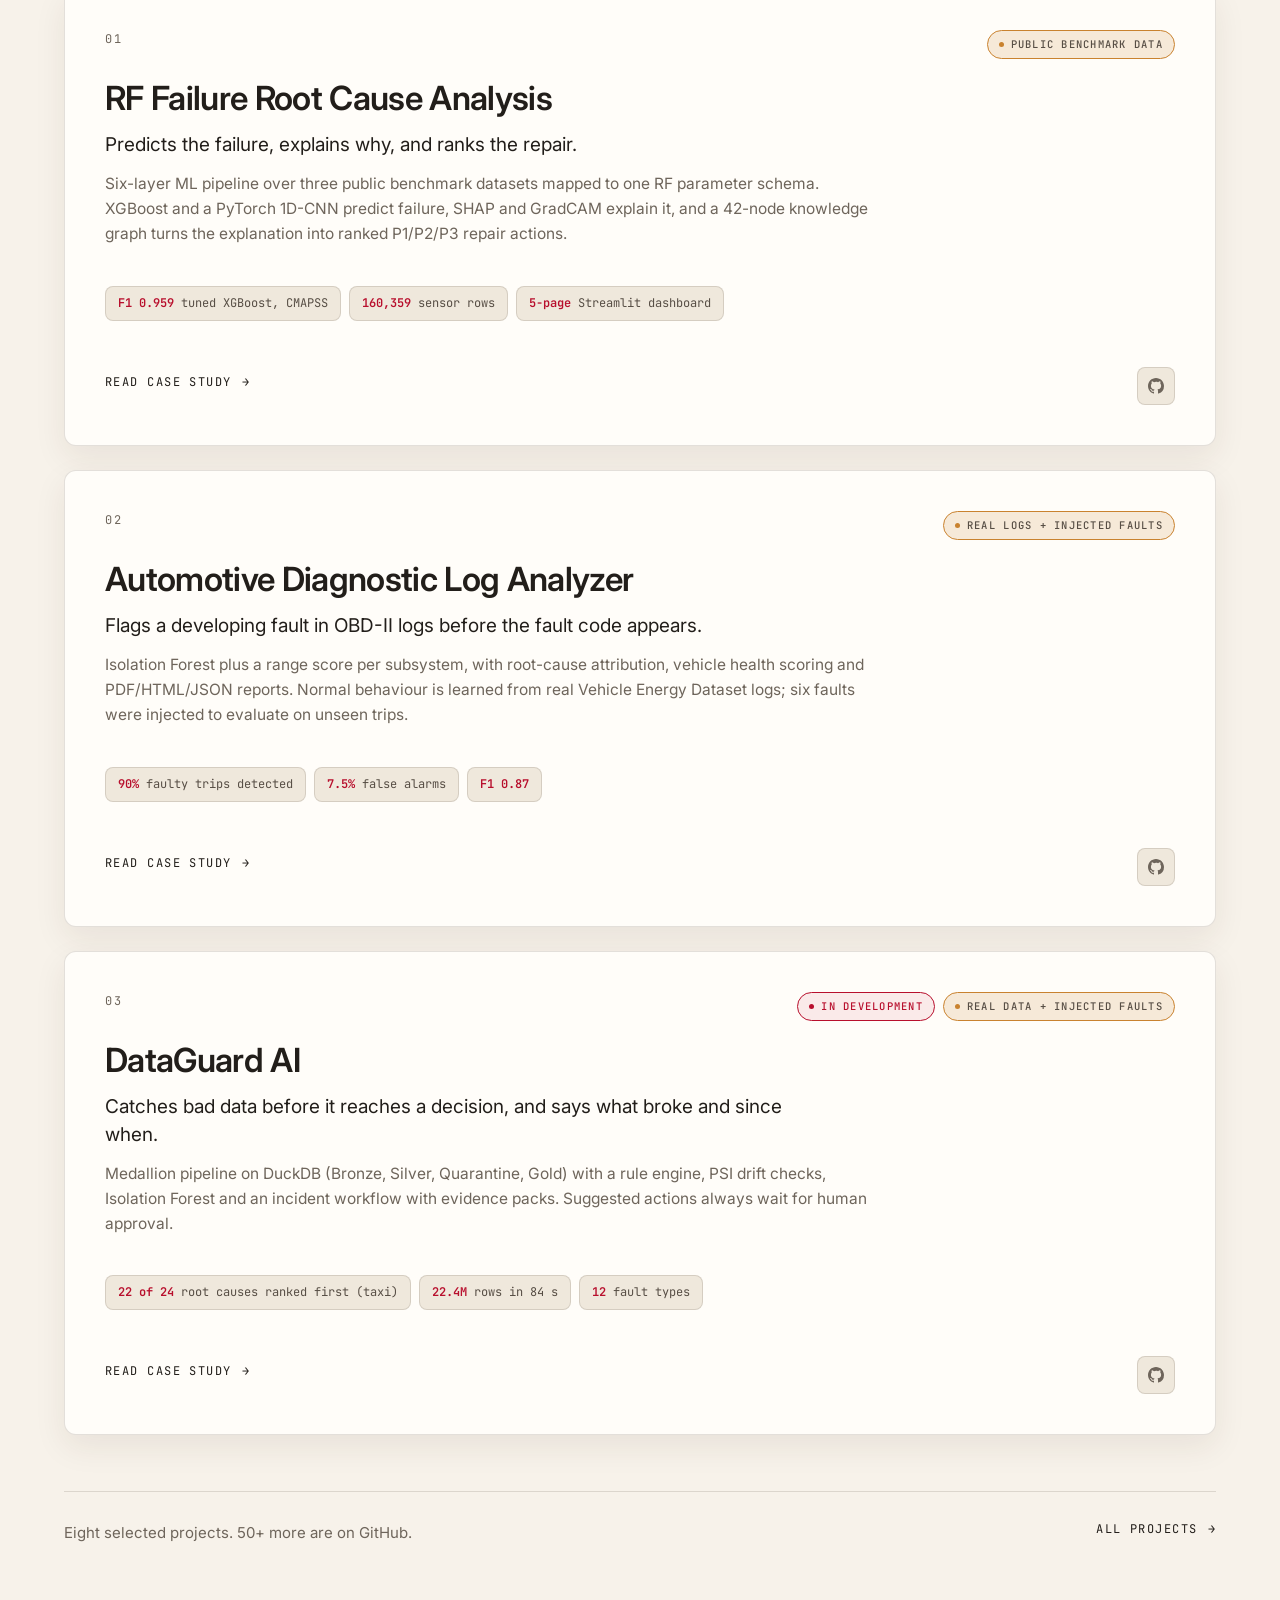
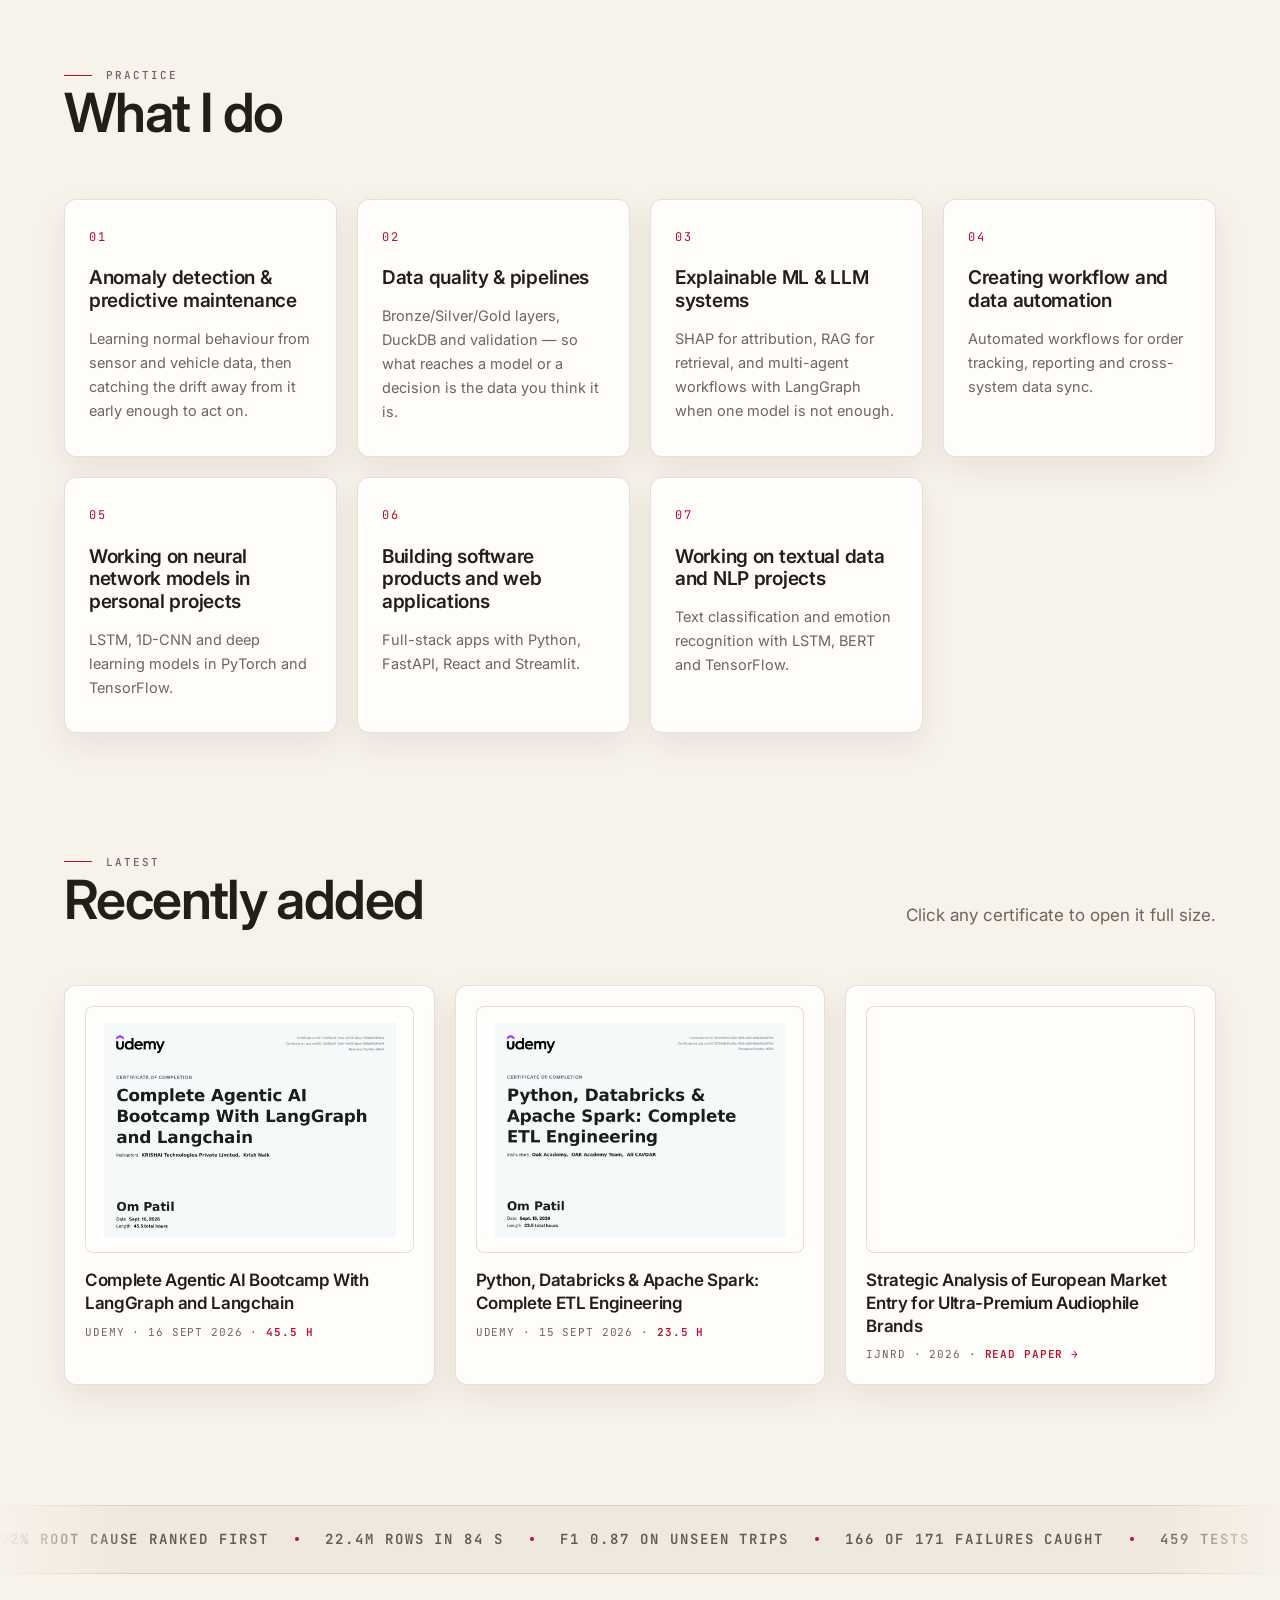
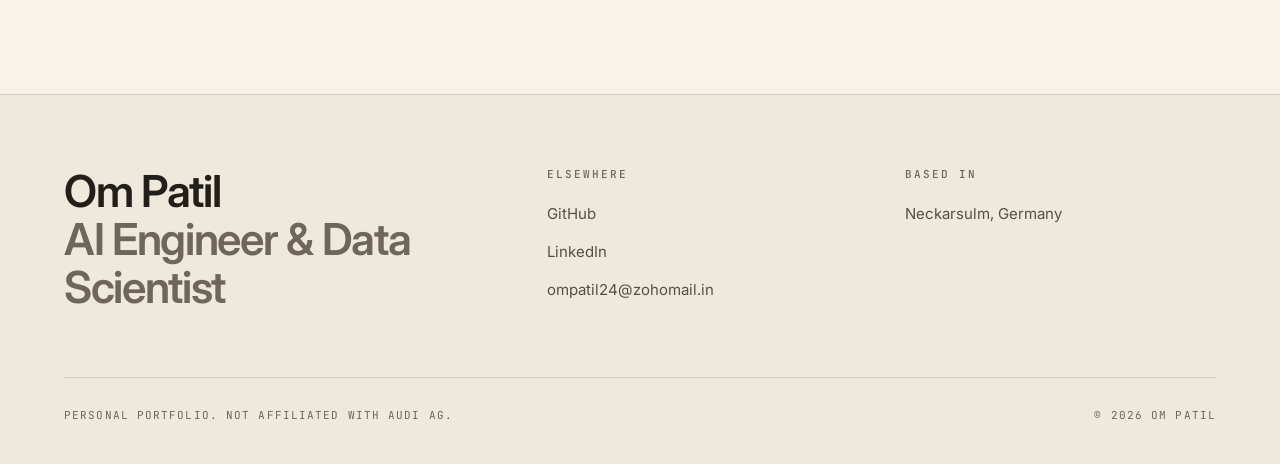
==== commit ea7a2af0: "Replace old portfolio with updated version" ====
--- a/index.html
+++ b/index.html
@@ -1,251 +1,364 @@
-<!DOCTYPE html>
+<!doctype html>
 <html lang="en">
 <head>
-  <meta charset="UTF-8" />
-  <meta name="viewport" content="width=device-width, initial-scale=1.0" />
-  <title>Om Dipak Patil — AI Engineer & Data Scientist</title>
-  <link rel="stylesheet" href="style.css" />
+<meta charset="utf-8">
+<meta name="viewport" content="width=device-width, initial-scale=1">
+<title>Om Patil — AI Engineer &amp; Data Scientist</title>
+<meta name="description" content="Om Patil builds machine learning on sensor and vehicle data: anomaly detection, data quality pipelines and explainable ML. Eight selected projects in depth, with 50+ more on GitHub.">
+<link rel="preconnect" href="https://fonts.googleapis.com">
+<link rel="preconnect" href="https://fonts.gstatic.com" crossorigin>
+<link href="https://fonts.googleapis.com/css2?family=Inter:wght@400;500;600;700&family=JetBrains+Mono:wght@400;500;600&display=swap" rel="stylesheet">
+<link rel="stylesheet" href="assets/css/styles.css">
 </head>
 <body>
-
-  <!-- ===================== NAVIGATION ===================== -->
-  <nav class="navbar">
-    <a href="index.html" class="nav-brand">ODP<span>.dev</span></a>
-    <input type="checkbox" id="nav-toggle" class="nav-toggle" />
-    <ul class="nav-links">
-      <li><a href="index.html" class="active">Home</a></li>
-      <li><a href="about.html">About</a></li>
-      <li><a href="research.html">Research</a></li>
-      <li><a href="projects.html">Projects</a></li>
-      <li><a href="apps.html">Apps</a></li>
-      <li><a href="certifications.html">Certifications</a></li>
-      <li><a href="contact.html">Contact</a></li>
-    </ul>
-    <label for="nav-toggle" class="nav-toggle-label" aria-label="Toggle menu">
-      <span></span><span></span><span></span>
-    </label>
-  </nav>
-
-  <div class="page-wrapper">
-
-    <!-- ===================== HERO ===================== -->
-    <section class="hero">
-      <div class="hero-inner">
-
-        <!-- Text -->
-        <div class="hero-text">
-  <p class="hero-eyebrow fade-up">AI Engineer &amp; Data Scientist</p>
-  <h1 class="hero-name fade-up delay-1">
-  OM DIPAK PATIL
-<h2 class="hero-title fade-up delay-2">
-  Data Scientist | AI &amp; Machine Learning
-</h2>
-<p class="hero-description fade-up delay-3">
-  Passionate about building intelligent systems using LLMs, Neural Networks, and Machine Learning to solve real-world problems. 
-  Skilled in developing scalable AI models, ML pipelines, and data-driven solutions. 
-  Currently pursuing an MSc in Artificial Intelligence & Data Science and actively seeking opportunities to contribute to impactful AI projects.
-</p>
-
-  <div class="hero-tags fade-up delay-3">
-
-    <!-- Programming -->
-    <span class="tag">Python</span>
-    <span class="tag">Java</span>
-    <span class="tag">Swift</span>
-    <span class="tag">SQL</span>
-
-    <!-- ML & Deep Learning -->
-    <span class="tag tag-teal">PyTorch</span>
-    <span class="tag tag-teal">TensorFlow</span>
-    <span class="tag tag-teal">Keras</span>
-    <span class="tag tag-teal">Scikit-learn</span>
-    <span class="tag tag-teal">Neural Networks</span>
-    <span class="tag tag-teal">NLP</span>
-    <span class="tag tag-teal">LLMs</span>
-    <span class="tag tag-teal">Predictive Modeling</span>
-
-    <!-- Tools & Libraries -->
-    <span class="tag tag-violet">NumPy</span>
-    <span class="tag tag-violet">Pandas</span>
-    <span class="tag tag-violet">Matplotlib</span>
-    <span class="tag tag-violet">Seaborn</span>
-    <span class="tag tag-violet">OpenCV</span>
-    <span class="tag tag-violet">NLTK</span>
-    <span class="tag tag-violet">Hugging Face</span>
-    <span class="tag tag-violet">Git</span>
-    <span class="tag tag-violet">GitHub</span>
-
-    <!-- Data Analysis -->
-    <span class="tag">EDA</span>
-    <span class="tag">Statistical Analysis</span>
-    <span class="tag">Data Visualization</span>
-    <span class="tag">Dashboard Development</span>
-
-    <!-- Data Engineering -->
-    <span class="tag tag-teal">Data Pipeline Development</span>
-    <span class="tag tag-teal">Data Integration</span>
-    <span class="tag tag-teal">Data Preparation</span>
-    <span class="tag tag-teal">Vector Databases</span>
-
-  </div>
-
-  <div class="hero-actions fade-up delay-4">
-    <a href="https://github.com/OmPatil2806?tab=repositories"
-       class="btn btn-primary" target="_blank" rel="noopener">View Projects</a>
+<a class="skip-link" href="#main">Skip to content</a>
+
+<header class="header">
+  <div class="wrap header__inner">
+    <a class="logo" href="index.html" aria-label="Om Patil — home">
+      <span class="logo__mark" aria-hidden="true">OP</span>
+    </a>
+    <nav class="nav" aria-label="Primary">
+      <a class="nav__link" href="index.html" aria-current="page">Home</a>
+      <a class="nav__link" href="about.html">About</a>
+      <a class="nav__link" href="projects.html">Projects</a>
+      <a class="nav__link" href="research.html">Research</a>
+      <a class="nav__link" href="contact.html">Contact</a>
+    </nav>
+    <div class="header__actions">
+      <a class="btn btn--ghost btn--sm" href="https://github.com/OmPatil2806" target="_blank" rel="noopener noreferrer">GitHub</a>
+      <a class="btn btn--ghost btn--sm" href="https://www.linkedin.com/in/om-patil-039863369/" target="_blank" rel="noopener noreferrer">LinkedIn</a>
+    </div>
+    <button class="burger" type="button" data-burger aria-expanded="false" aria-controls="mobile-menu" aria-label="Open menu"><span></span></button>
+  </div>
+</header>
+
+<div class="mobile-menu" id="mobile-menu" hidden>
+  <a class="mobile-menu__link" href="index.html" aria-current="page">Home</a>
+  <a class="mobile-menu__link" href="about.html">About</a>
+  <a class="mobile-menu__link" href="projects.html">Projects</a>
+  <a class="mobile-menu__link" href="research.html">Research</a>
+  <a class="mobile-menu__link" href="contact.html">Contact</a>
+  <div class="mobile-menu__btns">
+    <a class="btn btn--ghost" href="https://github.com/OmPatil2806" target="_blank" rel="noopener noreferrer">GitHub</a>
+    <a class="btn btn--ghost" href="https://www.linkedin.com/in/om-patil-039863369/" target="_blank" rel="noopener noreferrer">LinkedIn</a>
   </div>
 </div>
 
-        <!-- Profile Image -->
-        <div class="hero-image-wrap fade-up delay-2">
-          <div class="hero-image-frame">
-            <!--
-              Place your photo inside the images/ folder.
-              Recommended: rename file to profile.jpg for simplicity.
-              Current path used: images/WhatsApp Image 2025-11-24 at 18.05.17_f10ebec1.jpg
-            -->
-            <img
-              src="WhatsApp Image 2026-03-09 at 19.22.37.jpeg"
-              alt="Om Dipak Patil"
-              onerror="this.style.display='none'; this.nextElementSibling.style.display='flex';"
-            />
-            <!-- Fallback shown if image fails to load -->
-            <div class="img-placeholder" style="display:none;">🤖</div>
-          </div>
-          <div class="hero-image-badge">📍 Berlin, Germany</div>
-          <div class="hero-deco hero-deco-1"></div>
-          <div class="hero-deco hero-deco-2"></div>
-        </div>
-
-      </div>
-    </section>
-
-    <!-- ===================== EXPERTISE ===================== -->
-    <section class="expertise-section">
-      <div class="section-header">
-    <p class="section-label">Expertise</p>
-    <h2 class="section-title">Core Expertise</h2>
-    <div class="divider"></div>
-    <p class="section-subtitle">
-      Designing and developing intelligent AI systems by leveraging Machine Learning, Deep Learning, and large-scale data analytics to transform complex data into impactful solutions.
-    </p>
-  </div>
-      <div class="grid-4">
-
-        <div class="expertise-card">
-          <div class="expertise-icon">🧠</div>
-          <h3>Deep Learning</h3>
-          <p>
-Designing and training advanced deep learning models and neural network architectures — including CNNs, RNNs, and Transformers — to solve complex computer vision, sequence modeling, and natural language processing tasks.
-</p>
-        </div>
-
-        <div class="expertise-card">
-          <div class="expertise-icon">🤖</div>
-          <h3>Generative AI &amp; LLMs</h3>
-          <p>Developing intelligent applications powered by Large Language Models (LLMs) using techniques such as Retrieval-Augmented Generation (RAG), prompt engineering, and model fine-tuning for advanced natural language understanding and generation.</p>
-        </div>
-
-        <div class="expertise-card">
-          <div class="expertise-icon">⚙️</div>
-          <h3>ML Pipelines</h3>
-          <p>Building end-to-end ML pipelines including data ingestion, feature engineering, model training, evaluation, and scalable deployment.</p>
-        </div>
-
-        <div class="expertise-card">
-          <div class="expertise-icon">📊</div>
-          <h3>Big Data Science &amp; Analytics</h3>
-          <p>Extracting actionable insights from large-scale structured and unstructured data, including textual data, using statistical modeling, visualization, and advanced analytics.</p>
-        </div>
-
-      </div>
-    </section>
-
-    <!-- ===================== FEATURED PROJECTS ===================== -->
-    <section class="featured-projects">
-      <div class="section-header">
-        <p class="section-label">Portfolio Highlights</p>
-        <h2 class="section-title">Featured Projects</h2>
-        <div class="divider"></div>
-        <p class="section-subtitle">A selection of recent AI/ML projects demonstrating end-to-end engineering and research.</p>
-      </div>
-      <div class="grid-3">
-<!-- ===================== first FEATURED PROJECTS ===================== -->
-        <div class="project-card">
-  <div class="project-card-header">
-    <span class="project-icon">🏋️</span>
-  </div>
-  <h3>AI Fitness Coach</h3>
-  <p>
-    AI-powered fitness web app built with Python & Streamlit. Track workouts, calories, body metrics, and get personalized ML-based predictions with an intuitive dashboard.
-  </p>
-  <div class="project-tags">
-    <span class="tag">Python</span>
-    <span class="tag">Streamlit</span>
-    <span class="tag">Scikit-Learn</span>
-    <span class="tag">Plotly</span>
-    <span class="tag tag-teal">AI Fitness</span>
-  </div>
-  <a href="https://github.com/OmPatil2806/AI-Fitness-Coach" target="_blank" class="github-btn">View on GitHub</a>
+<main id="main">
+
+  <!-- ===================================================== Hero -->
+  <section class="hero">
+    <div class="wrap hero__grid">
+      <div class="hero__text">
+        <p class="label">Data Science / AI Engineering</p>
+        <h1>Om Patil</h1>
+        <p class="hero__sub">AI Engineer &amp; Data Scientist</p>
+        <p class="hero__line">Machine learning on sensor and vehicle data. Explainable, tested, production-minded.</p>
+        <div class="hero__actions">
+          <a class="btn btn--solid" href="projects.html">View Projects</a>
+          <a class="btn btn--ghost" href="https://github.com/OmPatil2806" target="_blank" rel="noopener noreferrer">
+            <svg viewBox="0 0 16 16" fill="currentColor" aria-hidden="true"><path d="M8 0C3.58 0 0 3.58 0 8c0 3.54 2.29 6.53 5.47 7.59.4.07.55-.17.55-.38 0-.19-.01-.82-.01-1.49-2.01.37-2.53-.49-2.69-.94-.09-.23-.48-.94-.82-1.13-.28-.15-.68-.52-.01-.53.63-.01 1.08.58 1.23.82.72 1.21 1.87.87 2.33.66.07-.52.28-.87.51-1.07-1.78-.2-3.64-.89-3.64-3.95 0-.87.31-1.59.82-2.15-.08-.2-.36-1.02.08-2.12 0 0 .67-.21 2.2.82a7.4 7.4 0 0 1 2-.27c.68 0 1.36.09 2 .27 1.53-1.04 2.2-.82 2.2-.82.44 1.1.16 1.92.08 2.12.51.56.82 1.27.82 2.15 0 3.07-1.87 3.75-3.65 3.95.29.25.54.73.54 1.48 0 1.07-.01 1.93-.01 2.2 0 .21.15.46.55.38A8.01 8.01 0 0 0 16 8c0-4.42-3.58-8-8-8Z"/></svg>
+            GitHub
+          </a>
+          <a class="btn btn--ghost" href="https://www.linkedin.com/in/om-patil-039863369/" target="_blank" rel="noopener noreferrer">
+            <svg viewBox="0 0 16 16" fill="currentColor" aria-hidden="true"><path d="M13.6 13.6h-2.37V9.89c0-.88-.02-2.02-1.23-2.02-1.23 0-1.42.96-1.42 1.96v3.77H6.21V6h2.28v1.04h.03c.32-.6 1.09-1.23 2.25-1.23 2.4 0 2.85 1.58 2.85 3.64v4.15ZM3.56 4.96a1.38 1.38 0 1 1 0-2.75 1.38 1.38 0 0 1 0 2.75ZM4.75 13.6H2.36V6h2.39v7.6ZM14.79 0H1.17C.52 0 0 .51 0 1.14v13.72C0 15.49.52 16 1.17 16h13.62c.65 0 1.18-.51 1.18-1.14V1.14C15.97.51 15.44 0 14.79 0Z"/></svg>
+            LinkedIn
+          </a>
+        </div>
+      </div>
+
+      <figure class="hero__portrait">
+        <img src="assets/img/om-portrait.jpg" alt="Om Patil" width="840" height="840" fetchpriority="high" decoding="async">
+      </figure>
+    </div>
+  </section>
+
+  <!-- ===================================================== Stack marquee -->
+  <div class="marquee" aria-label="Technology stack">
+    <div class="marquee__track">
+      <div class="marquee__group">
+        <span class="marquee__item">Python</span><span class="marquee__item">PyTorch</span><span class="marquee__item">TensorFlow</span><span class="marquee__item">XGBoost</span><span class="marquee__item">LightGBM</span><span class="marquee__item">scikit-learn</span><span class="marquee__item">SHAP</span><span class="marquee__item">MLflow</span><span class="marquee__item">Optuna</span><span class="marquee__item">DuckDB</span><span class="marquee__item">Streamlit</span><span class="marquee__item">FastAPI</span><span class="marquee__item">React</span><span class="marquee__item">LangChain</span><span class="marquee__item">LangGraph</span><span class="marquee__item">Qdrant</span><span class="marquee__item">Databricks</span><span class="marquee__item">Apache Spark</span>
+      </div>
+      <div class="marquee__group marquee__group--dupe" aria-hidden="true">
+        <span class="marquee__item">Python</span><span class="marquee__item">PyTorch</span><span class="marquee__item">TensorFlow</span><span class="marquee__item">XGBoost</span><span class="marquee__item">LightGBM</span><span class="marquee__item">scikit-learn</span><span class="marquee__item">SHAP</span><span class="marquee__item">MLflow</span><span class="marquee__item">Optuna</span><span class="marquee__item">DuckDB</span><span class="marquee__item">Streamlit</span><span class="marquee__item">FastAPI</span><span class="marquee__item">React</span><span class="marquee__item">LangChain</span><span class="marquee__item">LangGraph</span><span class="marquee__item">Qdrant</span><span class="marquee__item">Databricks</span><span class="marquee__item">Apache Spark</span>
+      </div>
+    </div>
+  </div>
+
+  <!-- ===================================================== Stats -->
+  <section class="section section--tight">
+    <div class="wrap">
+      <div class="stats reveal">
+        <div class="stat">
+          <div class="stat__num">50+</div>
+          <div class="stat__label">Projects on GitHub</div>
+        </div>
+        <div class="stat">
+          <div class="stat__num">13</div>
+          <div class="stat__label">Certificates</div>
+        </div>
+        <div class="stat">
+          <div class="stat__num">3</div>
+          <div class="stat__label">Research papers</div>
+        </div>
+        <div class="stat">
+          <div class="stat__num stat__num--text">Data Scientist <em>(R&amp;D)</em></div>
+          <div class="stat__label">at AUDI AG</div>
+        </div>
+      </div>
+    </div>
+  </section>
+
+  <!-- ===================================================== Who -->
+  <section class="section section--tight">
+    <div class="wrap">
+      <div class="card reveal" style="padding:40px">
+        <p class="label">Who</p>
+        <p class="lede" style="max-width:72ch">MSc student in AI &amp; Data Science at GISMA Business School and Data Scientist (R&amp;D) at AUDI AG, working on ML-based anomaly detection and automated data pipelines for vehicle measurement and sensor data.</p>
+        <div class="metrics">
+          <span class="metric"><b>Neckarsulm</b>, Germany</span>
+          <span class="metric">English · German B1 · Hindi / Marathi</span>
+        </div>
+        <div><a class="tlink" href="about.html">More about me <span class="arr">→</span></a></div>
+      </div>
+    </div>
+  </section>
+
+  <!-- ===================================================== Featured projects -->
+  <section class="section">
+    <div class="wrap">
+      <div class="section-head reveal">
+        <div>
+          <p class="label">Recent work</p>
+          <h2>Featured projects</h2>
+        </div>
+        <p>Three systems that predict a failure, explain the cause and rank what to do next.</p>
+      </div>
+
+      <div class="featured-grid">
+
+        <article class="card reveal">
+          <div class="card__top">
+            <span class="card__index">01</span>
+            <span class="badge">Public benchmark data</span>
+          </div>
+          <h3><a class="card__link" href="rf-failure-rca.html">RF Failure Root Cause Analysis</a></h3>
+          <p class="card__headline">Predicts the failure, explains why, and ranks the repair.</p>
+          <p class="card__desc">Six-layer ML pipeline over three public benchmark datasets mapped to one RF parameter schema. XGBoost and a PyTorch 1D-CNN predict failure, SHAP and GradCAM explain it, and a 42-node knowledge graph turns the explanation into ranked P1/P2/P3 repair actions.</p>
+          <ul class="metrics">
+            <li class="metric"><b>F1 0.959</b> tuned XGBoost, CMAPSS</li>
+            <li class="metric"><b>160,359</b> sensor rows</li>
+            <li class="metric"><b>5-page</b> Streamlit dashboard</li>
+          </ul>
+          <div class="card__foot">
+            <span class="tlink" aria-hidden="true">Read case study <span class="arr">→</span></span>
+            <a class="icon-link" href="https://github.com/OmPatil2806/AI-Driven-RF-Component-Failure-Root-Cause-Analysis-Diagnosis-System" target="_blank" rel="noopener noreferrer" aria-label="RF Failure Root Cause Analysis on GitHub">
+              <svg viewBox="0 0 16 16" fill="currentColor" aria-hidden="true"><path d="M8 0C3.58 0 0 3.58 0 8c0 3.54 2.29 6.53 5.47 7.59.4.07.55-.17.55-.38 0-.19-.01-.82-.01-1.49-2.01.37-2.53-.49-2.69-.94-.09-.23-.48-.94-.82-1.13-.28-.15-.68-.52-.01-.53.63-.01 1.08.58 1.23.82.72 1.21 1.87.87 2.33.66.07-.52.28-.87.51-1.07-1.78-.2-3.64-.89-3.64-3.95 0-.87.31-1.59.82-2.15-.08-.2-.36-1.02.08-2.12 0 0 .67-.21 2.2.82a7.4 7.4 0 0 1 2-.27c.68 0 1.36.09 2 .27 1.53-1.04 2.2-.82 2.2-.82.44 1.1.16 1.92.08 2.12.51.56.82 1.27.82 2.15 0 3.07-1.87 3.75-3.65 3.95.29.25.54.73.54 1.48 0 1.07-.01 1.93-.01 2.2 0 .21.15.46.55.38A8.01 8.01 0 0 0 16 8c0-4.42-3.58-8-8-8Z"/></svg>
+            </a>
+          </div>
+        </article>
+
+        <article class="card reveal">
+          <div class="card__top">
+            <span class="card__index">02</span>
+            <span class="badge">Real logs + injected faults</span>
+          </div>
+          <h3><a class="card__link" href="log-analyzer.html">Automotive Diagnostic Log Analyzer</a></h3>
+          <p class="card__headline">Flags a developing fault in OBD-II logs before the fault code appears.</p>
+          <p class="card__desc">Isolation Forest plus a range score per subsystem, with root-cause attribution, vehicle health scoring and PDF/HTML/JSON reports. Normal behaviour is learned from real Vehicle Energy Dataset logs; six faults were injected to evaluate on unseen trips.</p>
+          <ul class="metrics">
+            <li class="metric"><b>90%</b> faulty trips detected</li>
+            <li class="metric"><b>7.5%</b> false alarms</li>
+            <li class="metric"><b>F1 0.87</b></li>
+          </ul>
+          <div class="card__foot">
+            <span class="tlink" aria-hidden="true">Read case study <span class="arr">→</span></span>
+            <a class="icon-link" href="https://github.com/OmPatil2806/Automative-Diagnostic--log-analyzer" target="_blank" rel="noopener noreferrer" aria-label="Automotive Diagnostic Log Analyzer on GitHub">
+              <svg viewBox="0 0 16 16" fill="currentColor" aria-hidden="true"><path d="M8 0C3.58 0 0 3.58 0 8c0 3.54 2.29 6.53 5.47 7.59.4.07.55-.17.55-.38 0-.19-.01-.82-.01-1.49-2.01.37-2.53-.49-2.69-.94-.09-.23-.48-.94-.82-1.13-.28-.15-.68-.52-.01-.53.63-.01 1.08.58 1.23.82.72 1.21 1.87.87 2.33.66.07-.52.28-.87.51-1.07-1.78-.2-3.64-.89-3.64-3.95 0-.87.31-1.59.82-2.15-.08-.2-.36-1.02.08-2.12 0 0 .67-.21 2.2.82a7.4 7.4 0 0 1 2-.27c.68 0 1.36.09 2 .27 1.53-1.04 2.2-.82 2.2-.82.44 1.1.16 1.92.08 2.12.51.56.82 1.27.82 2.15 0 3.07-1.87 3.75-3.65 3.95.29.25.54.73.54 1.48 0 1.07-.01 1.93-.01 2.2 0 .21.15.46.55.38A8.01 8.01 0 0 0 16 8c0-4.42-3.58-8-8-8Z"/></svg>
+            </a>
+          </div>
+        </article>
+
+        <article class="card reveal">
+          <div class="card__top">
+            <span class="card__index">03</span>
+            <div class="badge-row">
+              <span class="badge badge--dev">In development</span>
+              <span class="badge">Real data + injected faults</span>
+            </div>
+          </div>
+          <h3><a class="card__link" href="dataguard-ai.html">DataGuard AI</a></h3>
+          <p class="card__headline">Catches bad data before it reaches a decision, and says what broke and since when.</p>
+          <p class="card__desc">Medallion pipeline on DuckDB (Bronze, Silver, Quarantine, Gold) with a rule engine, PSI drift checks, Isolation Forest and an incident workflow with evidence packs. Suggested actions always wait for human approval.</p>
+          <ul class="metrics">
+            <li class="metric"><b>22 of 24</b> root causes ranked first (taxi)</li>
+            <li class="metric"><b>22.4M</b> rows in 84 s</li>
+            <li class="metric"><b>12</b> fault types</li>
+          </ul>
+          <div class="card__foot">
+            <span class="tlink" aria-hidden="true">Read case study <span class="arr">→</span></span>
+            <a class="icon-link" href="https://github.com/OmPatil2806/DataGuard-AI-Intelligent-Data-Quality-Monitoring" target="_blank" rel="noopener noreferrer" aria-label="DataGuard AI on GitHub">
+              <svg viewBox="0 0 16 16" fill="currentColor" aria-hidden="true"><path d="M8 0C3.58 0 0 3.58 0 8c0 3.54 2.29 6.53 5.47 7.59.4.07.55-.17.55-.38 0-.19-.01-.82-.01-1.49-2.01.37-2.53-.49-2.69-.94-.09-.23-.48-.94-.82-1.13-.28-.15-.68-.52-.01-.53.63-.01 1.08.58 1.23.82.72 1.21 1.87.87 2.33.66.07-.52.28-.87.51-1.07-1.78-.2-3.64-.89-3.64-3.95 0-.87.31-1.59.82-2.15-.08-.2-.36-1.02.08-2.12 0 0 .67-.21 2.2.82a7.4 7.4 0 0 1 2-.27c.68 0 1.36.09 2 .27 1.53-1.04 2.2-.82 2.2-.82.44 1.1.16 1.92.08 2.12.51.56.82 1.27.82 2.15 0 3.07-1.87 3.75-3.65 3.95.29.25.54.73.54 1.48 0 1.07-.01 1.93-.01 2.2 0 .21.15.46.55.38A8.01 8.01 0 0 0 16 8c0-4.42-3.58-8-8-8Z"/></svg>
+            </a>
+          </div>
+        </article>
+
+      </div>
+
+      <div class="more-row reveal">
+        <p>Eight selected projects. 50+ more are on GitHub.</p>
+        <a class="tlink" href="projects.html">All projects <span class="arr">→</span></a>
+      </div>
+    </div>
+  </section>
+
+  <!-- ===================================================== What I do -->
+  <section class="section">
+    <div class="wrap">
+      <div class="section-head reveal">
+        <div>
+          <p class="label">Practice</p>
+          <h2>What I do</h2>
+        </div>
+      </div>
+      <div class="cols cols--4">
+        <div class="col reveal">
+          <div class="col__num">01</div>
+          <h3>Anomaly detection &amp; predictive maintenance</h3>
+          <p>Learning normal behaviour from sensor and vehicle data, then catching the drift away from it early enough to act on.</p>
+        </div>
+        <div class="col reveal">
+          <div class="col__num">02</div>
+          <h3>Data quality &amp; pipelines</h3>
+          <p>Bronze/Silver/Gold layers, DuckDB and validation — so what reaches a model or a decision is the data you think it is.</p>
+        </div>
+        <div class="col reveal">
+          <div class="col__num">03</div>
+          <h3>Explainable ML &amp; LLM systems</h3>
+          <p>SHAP for attribution, RAG for retrieval, and multi-agent workflows with LangGraph when one model is not enough.</p>
+        </div>
+        <div class="col reveal">
+          <div class="col__num">04</div>
+          <h3>Creating workflow and data automation</h3>
+          <p>Automated workflows for order tracking, reporting and cross-system data sync.</p>
+        </div>
+        <div class="col reveal">
+          <div class="col__num">05</div>
+          <h3>Working on neural network models in personal projects</h3>
+          <p>LSTM, 1D-CNN and deep learning models in PyTorch and TensorFlow.</p>
+        </div>
+        <div class="col reveal">
+          <div class="col__num">06</div>
+          <h3>Building software products and web applications</h3>
+          <p>Full-stack apps with Python, FastAPI, React and Streamlit.</p>
+        </div>
+        <div class="col reveal">
+          <div class="col__num">07</div>
+          <h3>Working on textual data and NLP projects</h3>
+          <p>Text classification and emotion recognition with LSTM, BERT and TensorFlow.</p>
+        </div>
+      </div>
+    </div>
+  </section>
+
+  <!-- ===================================================== Latest -->
+  <section class="section">
+    <div class="wrap">
+      <div class="section-head reveal">
+        <div>
+          <p class="label">Latest</p>
+          <h2>Recently added</h2>
+        </div>
+        <p>Click any certificate to open it full size.</p>
+      </div>
+      <div class="latest">
+
+        <article class="card reveal">
+          <button class="thumb" type="button"
+            data-lightbox="assets/img/certs/udemy-agentic-ai.png"
+            data-lightbox-alt="Udemy certificate — Complete Agentic AI Bootcamp With LangGraph and Langchain"
+            data-lightbox-caption="Complete Agentic AI Bootcamp With LangGraph and Langchain — Udemy, 16 September 2026">
+            <img class="latest__img" style="margin:0;border:0;padding:0" src="assets/img/certs/udemy-agentic-ai.png" alt="Certificate — Complete Agentic AI Bootcamp With LangGraph and Langchain" loading="lazy" decoding="async" width="1122" height="832">
+          </button>
+          <div class="card__body" style="margin-top:16px">
+            <h3>Complete Agentic AI Bootcamp With LangGraph and Langchain</h3>
+            <p class="latest__meta">Udemy · 16 Sept 2026 · <span class="cert__hours">45.5 h</span></p>
+          </div>
+        </article>
+
+        <article class="card reveal">
+          <button class="thumb" type="button"
+            data-lightbox="assets/img/certs/udemy-databricks-spark.png"
+            data-lightbox-alt="Udemy certificate — Python, Databricks and Apache Spark: Complete ETL Engineering"
+            data-lightbox-caption="Python, Databricks &amp; Apache Spark: Complete ETL Engineering — Udemy, 15 September 2026">
+            <img class="latest__img" style="margin:0;border:0;padding:0" src="assets/img/certs/udemy-databricks-spark.png" alt="Certificate — Python, Databricks and Apache Spark: Complete ETL Engineering" loading="lazy" decoding="async" width="1012" height="752">
+          </button>
+          <div class="card__body" style="margin-top:16px">
+            <h3>Python, Databricks &amp; Apache Spark: Complete ETL Engineering</h3>
+            <p class="latest__meta">Udemy · 15 Sept 2026 · <span class="cert__hours">23.5 h</span></p>
+          </div>
+        </article>
+
+        <article class="card reveal">
+          <button class="thumb" type="button"
+            data-lightbox="assets/img/certs/ijnrd.png"
+            data-lightbox-alt="IJNRD certificate of publication — Strategic Analysis of European Market Entry for Ultra-Premium Audiophile Brands"
+            data-lightbox-caption="Strategic Analysis of European Market Entry for Ultra-Premium Audiophile Brands — IJNRD, 2026">
+            <img class="latest__img" style="margin:0;border:0;padding:0" src="assets/img/certs/ijnrd.png" alt="IJNRD certificate of publication — Strategic Analysis of European Market Entry for Ultra-Premium Audiophile Brands" loading="lazy" decoding="async" width="1118" height="793">
+          </button>
+          <div class="card__body" style="margin-top:16px">
+            <h3>Strategic Analysis of European Market Entry for Ultra-Premium Audiophile Brands</h3>
+            <p class="latest__meta">IJNRD · 2026 · <a class="cert__hours" href="https://ijnrd.org/papers/IJNRD2602095.pdf" target="_blank" rel="noopener noreferrer">Read paper →</a></p>
+          </div>
+        </article>
+
+      </div>
+    </div>
+  </section>
+
+</main>
+
+<!-- ===================================================== Proof marquee -->
+<div class="marquee marquee--reverse marquee--proof" aria-label="Selected results">
+  <div class="marquee__track">
+    <div class="marquee__group">
+      <span class="marquee__item">92% root cause ranked first</span><span class="marquee__item">22.4M rows in 84 s</span><span class="marquee__item">F1 0.87 on unseen trips</span><span class="marquee__item">166 of 171 failures caught</span><span class="marquee__item">459 tests</span><span class="marquee__item">289 tests, 92% coverage</span><span class="marquee__item">F1 0.959 tuned XGBoost</span>
+    </div>
+    <div class="marquee__group marquee__group--dupe" aria-hidden="true">
+      <span class="marquee__item">92% root cause ranked first</span><span class="marquee__item">22.4M rows in 84 s</span><span class="marquee__item">F1 0.87 on unseen trips</span><span class="marquee__item">166 of 171 failures caught</span><span class="marquee__item">459 tests</span><span class="marquee__item">289 tests, 92% coverage</span><span class="marquee__item">F1 0.959 tuned XGBoost</span>
+    </div>
+  </div>
 </div>
 
-<!-- ===================== Second FEATURED PROJECTS ===================== -->
-        <div class="project-card">
-  <div class="project-card-header">
-    <span class="project-icon">📱</span>
-  </div>
-  <h3>App-Market-Analytics — Google Play Edition</h3>
-  <p>
-    End-to-end data analysis and visualization project on Google Play Store apps. Includes data cleaning, EDA, category insights, and an interactive Streamlit dashboard for dynamic exploration.
-  </p>
-  <div class="project-tags">
-    <span class="tag">Python</span>
-    <span class="tag">Pandas</span>
-    <span class="tag">NumPy</span>
-    <span class="tag">Matplotlib</span>
-    <span class="tag">Seaborn</span>
-    <span class="tag">Plotly</span>
-    <span class="tag">Streamlit</span>
-  </div>
-  <a href="https://github.com/OmPatil2806/App-Market-Analytics-Google-Play-Edition" target="_blank" class="github-btn">View on GitHub</a>
-</div>
-<!-- ===================== Third FEATURED PROJECTS ===================== -->
-        <div class="project-card">
-  <div class="project-card-header">
-    <span class="project-icon">📰</span>
-  </div>
-  <h3>AI-Powered Fake News Detector</h3>
-  <p>
-    End-to-end AI system detecting fake news using NLP, Machine Learning, and Transformer-based models like BERT. Combines text preprocessing, feature extraction, and model evaluation for reliable classification.
-  </p>
-  <div class="project-tags">
-    <span class="tag">Python</span>
-    <span class="tag">NLP</span>
-    <span class="tag">Machine Learning</span>
-    <span class="tag">Deep Learning</span>
-    <span class="tag">BERT</span>
-  </div>
-  <a href="https://github.com/OmPatil2806/AI-Powered-Fake-News-Detector-Highlights-the-technology-powering-it" target="_blank" class="github-btn">View on GitHub</a>
-</div>
-<!-- ===================== View All projects ===================== -->
-      </div>
-      <div style="text-align:center; margin-top:36px;">
-        <a href="projects.html" class="btn btn-outline">View All Projects</a>
-      </div>
-    </section>
-
-    <!-- ===================== FOOTER ===================== -->
-    <footer class="footer">
-      <div class="footer-brand">
-        <strong>Om Dipak Patil</strong> — AI Engineer &amp; Data Scientist
-      </div>
-      <nav class="footer-links">
-        <a href="about.html">About</a>
-        <a href="research.html">Research</a>
-        <a href="projects.html">Projects</a>
-        <a href="contact.html">Contact</a>
-      </nav>
-    </footer>
-
-  </div><!-- end page-wrapper -->
+<footer class="footer">
+  <div class="wrap">
+    <div class="footer__grid">
+      <div>
+        <p class="footer__word">Om Patil<br><span>AI Engineer &amp; Data Scientist</span></p>
+      </div>
+      <div>
+        <h4>Elsewhere</h4>
+        <ul class="footer__list">
+          <li><a href="https://github.com/OmPatil2806" target="_blank" rel="noopener noreferrer">GitHub</a></li>
+          <li><a href="https://www.linkedin.com/in/om-patil-039863369/" target="_blank" rel="noopener noreferrer">LinkedIn</a></li>
+          <li><a href="mailto:ompatil24@zohomail.in">ompatil24@zohomail.in</a></li>
+        </ul>
+      </div>
+      <div>
+        <h4>Based in</h4>
+        <ul class="footer__list">
+          <li><span>Neckarsulm, Germany</span></li>
+        </ul>
+      </div>
+    </div>
+    <div class="footer__bottom">
+      <span>Personal portfolio. Not affiliated with AUDI AG.</span>
+      <span>&copy; <span data-year>2026</span> Om Patil</span>
+    </div>
+  </div>
+</footer>
+
+<script src="assets/js/main.js" defer></script>
 </body>
-</html>+</html>
--- a/assets/css/styles.css
+++ b/assets/css/styles.css
@@ -0,0 +1,1339 @@
+/* ==========================================================================
+   Om Patil — Personal Portfolio
+   Light warm theme. Tokens → base → layout → components → pages → responsive
+   ========================================================================== */
+
+/* ---------------------------------------------------------------- Tokens */
+:root {
+  --bg: #F7F2EA;          /* warm ivory */
+  --surface: #FFFDF9;     /* warm off-white card */
+  --surface-2: #EFE8DC;   /* warm sand — bands, marquees, footer */
+  --line: rgba(60, 45, 30, 0.14);
+  --line-strong: rgba(60, 45, 30, 0.30);
+  --text: #221E1A;
+  --muted: #6E655B;
+  --muted-bright: #574E45;
+  --accent: #B80F2D;      /* warm red */
+  --accent-soft: rgba(184, 15, 45, 0.08);
+  --warm: #C9822F;        /* amber, sparingly */
+  --warm-soft: rgba(201, 130, 47, 0.16);
+
+  --shadow: 0 12px 32px rgba(60, 40, 20, 0.08);
+  --shadow-lift: 0 18px 40px rgba(60, 40, 20, 0.13);
+
+  --font-sans: "Inter", -apple-system, BlinkMacSystemFont, "Segoe UI", Roboto, Helvetica, Arial, sans-serif;
+  --font-mono: "JetBrains Mono", ui-monospace, SFMono-Regular, Menlo, Consolas, monospace;
+
+  --maxw: 1200px;
+  --gutter: 24px;
+  --section-y: 120px;
+  --radius: 12px;
+  --radius-sm: 8px;
+
+  --header-h: 72px;
+  --ease: cubic-bezier(0.22, 0.61, 0.36, 1);
+}
+
+/* ------------------------------------------------------------------ Base */
+*,
+*::before,
+*::after { box-sizing: border-box; }
+
+html {
+  scroll-behavior: smooth;
+  scroll-padding-top: calc(var(--header-h) + 24px);
+  -webkit-text-size-adjust: 100%;
+}
+
+body {
+  margin: 0;
+  background: var(--bg);
+  color: var(--text);
+  font-family: var(--font-sans);
+  font-size: 17px;
+  line-height: 1.65;
+  -webkit-font-smoothing: antialiased;
+  -moz-osx-font-smoothing: grayscale;
+  overflow-x: hidden;
+}
+body.is-locked { overflow: hidden; }
+
+img { max-width: 100%; display: block; }
+a { color: inherit; text-decoration: none; }
+p { margin: 0 0 1.1em; }
+p:last-child { margin-bottom: 0; }
+ul, ol { margin: 0; padding: 0; list-style: none; }
+
+h1, h2, h3, h4 {
+  margin: 0;
+  font-weight: 600;
+  letter-spacing: -0.03em;
+  line-height: 1.05;
+}
+h1 { font-size: clamp(44px, 6.4vw, 88px); }
+h2 { font-size: clamp(32px, 4.4vw, 54px); line-height: 1.08; }
+h3 { font-size: clamp(22px, 2.2vw, 28px); letter-spacing: -0.02em; line-height: 1.2; }
+h4 { font-size: 19px; letter-spacing: -0.015em; line-height: 1.3; }
+
+strong { font-weight: 600; color: var(--text); }
+::selection { background: var(--accent); color: #fff; }
+
+:focus-visible {
+  outline: 2px solid var(--accent);
+  outline-offset: 3px;
+  border-radius: 4px;
+}
+
+.skip-link {
+  position: absolute;
+  left: 16px; top: -200px;
+  z-index: 200;
+  padding: 12px 18px;
+  background: var(--accent);
+  color: #fff;
+  border-radius: var(--radius-sm);
+  font-family: var(--font-mono);
+  font-size: 12px;
+  letter-spacing: 0.12em;
+  text-transform: uppercase;
+  transition: top 0.2s var(--ease);
+}
+.skip-link:focus { top: 16px; }
+
+.sr-only {
+  position: absolute;
+  width: 1px; height: 1px;
+  padding: 0; margin: -1px;
+  overflow: hidden;
+  clip: rect(0 0 0 0);
+  white-space: nowrap;
+  border: 0;
+}
+
+/* ---------------------------------------------------------------- Layout */
+.wrap {
+  width: 100%;
+  max-width: var(--maxw);
+  margin-inline: auto;
+  padding-inline: var(--gutter);
+}
+.wrap--wide { max-width: 1440px; }
+
+.section { padding-block: var(--section-y); }
+.section--tight { padding-block: calc(var(--section-y) * 0.55); }
+.section + .section { padding-top: 0; }
+
+.label {
+  display: flex;
+  align-items: center;
+  gap: 14px;
+  font-family: var(--font-mono);
+  font-size: 11px;
+  font-weight: 500;
+  letter-spacing: 0.18em;
+  text-transform: uppercase;
+  color: var(--muted);
+  margin-bottom: 28px;
+}
+.label::before { content: ""; width: 28px; height: 1px; background: var(--accent); flex: none; }
+
+.section-head {
+  display: flex;
+  flex-wrap: wrap;
+  align-items: flex-end;
+  justify-content: space-between;
+  gap: 24px;
+  margin-bottom: 56px;
+}
+.section-head p { max-width: 46ch; color: var(--muted); margin: 0; }
+
+.lede {
+  font-size: clamp(18px, 2vw, 21px);
+  line-height: 1.6;
+  color: var(--muted-bright);
+  max-width: 62ch;
+}
+
+.mono { font-family: var(--font-mono); font-variant-numeric: tabular-nums; }
+
+.prose { color: var(--muted-bright); }
+.prose p { margin-bottom: 1.2em; }
+.prose ul { margin: 0 0 1.4em; display: grid; gap: 10px; }
+.prose ul li { position: relative; padding-left: 22px; }
+.prose ul li::before {
+  content: "";
+  position: absolute;
+  left: 0; top: 11px;
+  width: 10px; height: 1px;
+  background: var(--accent);
+}
+
+/* --------------------------------------------------------------- Buttons */
+.btn {
+  display: inline-flex;
+  align-items: center;
+  justify-content: center;
+  gap: 10px;
+  min-height: 48px;
+  padding: 0 26px;
+  border: 1px solid transparent;
+  border-radius: var(--radius-sm);
+  font-family: var(--font-mono);
+  font-size: 12px;
+  font-weight: 500;
+  letter-spacing: 0.12em;
+  text-transform: uppercase;
+  cursor: pointer;
+  transition: background 0.25s var(--ease), border-color 0.25s var(--ease),
+              color 0.25s var(--ease), transform 0.25s var(--ease), box-shadow 0.25s var(--ease);
+}
+.btn--solid { background: var(--accent); color: #fff; box-shadow: 0 6px 18px rgba(184, 15, 45, 0.22); }
+.btn--solid:hover { background: #9d0c26; transform: translateY(-2px); box-shadow: 0 10px 24px rgba(184, 15, 45, 0.28); }
+.btn--ghost { border-color: var(--line-strong); color: var(--text); background: var(--surface); }
+.btn--ghost:hover { border-color: var(--accent); color: var(--accent); transform: translateY(-2px); box-shadow: var(--shadow); }
+.btn--sm { min-height: 40px; padding: 0 18px; font-size: 11px; }
+.btn svg { width: 15px; height: 15px; flex: none; }
+
+.tlink {
+  display: inline-flex;
+  align-items: center;
+  gap: 10px;
+  position: relative;
+  font-family: var(--font-mono);
+  font-size: 12px;
+  letter-spacing: 0.12em;
+  text-transform: uppercase;
+  color: var(--text);
+  padding-bottom: 6px;
+}
+.tlink::after {
+  content: "";
+  position: absolute;
+  left: 0; bottom: 0;
+  width: 100%; height: 1px;
+  background: var(--accent);
+  transform: scaleX(0);
+  transform-origin: left;
+  transition: transform 0.4s var(--ease);
+}
+.tlink:hover::after { transform: scaleX(1); }
+.tlink .arr { transition: transform 0.3s var(--ease); }
+.tlink:hover .arr { transform: translateX(4px); }
+
+/* ---------------------------------------------------------------- Header */
+.header {
+  position: sticky;
+  top: 0;
+  z-index: 100;
+  background: rgba(247, 242, 234, 0.82);
+  backdrop-filter: blur(14px) saturate(150%);
+  -webkit-backdrop-filter: blur(14px) saturate(150%);
+  border-bottom: 1px solid var(--line);
+}
+.header__inner {
+  display: flex;
+  align-items: center;
+  justify-content: space-between;
+  gap: 20px;
+  height: var(--header-h);
+}
+
+.logo { display: inline-flex; align-items: center; gap: 10px; font-family: var(--font-mono); font-size: 15px; font-weight: 700; letter-spacing: 0.1em; }
+.logo__mark {
+  display: inline-grid;
+  place-items: center;
+  width: 34px; height: 34px;
+  border: 1px solid var(--line-strong);
+  border-radius: var(--radius-sm);
+  background: var(--surface);
+  font-size: 12px;
+  transition: border-color 0.25s var(--ease), color 0.25s var(--ease);
+}
+.logo:hover .logo__mark { border-color: var(--accent); color: var(--accent); }
+
+.nav { display: flex; align-items: center; gap: 2px; }
+.nav__link { position: relative; padding: 10px 13px; font-size: 14px; color: var(--muted); transition: color 0.25s var(--ease); }
+.nav__link::after {
+  content: "";
+  position: absolute;
+  left: 13px; right: 13px; bottom: 2px;
+  height: 1px;
+  background: var(--accent);
+  transform: scaleX(0);
+  transform-origin: left;
+  transition: transform 0.35s var(--ease);
+}
+.nav__link:hover { color: var(--text); }
+.nav__link:hover::after { transform: scaleX(1); }
+.nav__link[aria-current="page"] { color: var(--text); }
+.nav__link[aria-current="page"]::after { transform: scaleX(1); }
+
+.header__actions { display: flex; align-items: center; gap: 8px; margin-left: 8px; }
+
+.burger {
+  display: none;
+  width: 44px; height: 44px;
+  align-items: center;
+  justify-content: center;
+  background: var(--surface);
+  border: 1px solid var(--line-strong);
+  border-radius: var(--radius-sm);
+  cursor: pointer;
+  padding: 0;
+}
+.burger span { display: block; width: 18px; height: 1px; background: var(--text); position: relative; transition: background 0.2s var(--ease); }
+.burger span::before,
+.burger span::after {
+  content: "";
+  position: absolute;
+  left: 0;
+  width: 18px; height: 1px;
+  background: var(--text);
+  transition: transform 0.3s var(--ease);
+}
+.burger span::before { top: -6px; }
+.burger span::after { top: 6px; }
+.burger[aria-expanded="true"] span { background: transparent; }
+.burger[aria-expanded="true"] span::before { transform: translateY(6px) rotate(45deg); }
+.burger[aria-expanded="true"] span::after { transform: translateY(-6px) rotate(-45deg); }
+
+.mobile-menu {
+  position: fixed;
+  inset: 0;
+  z-index: 99;
+  background: var(--bg);
+  padding: calc(var(--header-h) + 48px) var(--gutter) 48px;
+  display: flex;
+  flex-direction: column;
+  gap: 8px;
+  opacity: 0;
+  visibility: hidden;
+  transform: translateY(-12px);
+  transition: opacity 0.3s var(--ease), transform 0.3s var(--ease), visibility 0.3s;
+  overflow-y: auto;
+}
+.mobile-menu.is-open { opacity: 1; visibility: visible; transform: none; }
+.mobile-menu a.mobile-menu__link {
+  font-size: 32px;
+  font-weight: 600;
+  letter-spacing: -0.03em;
+  padding: 14px 0;
+  border-bottom: 1px solid var(--line);
+  color: var(--muted);
+  transition: color 0.2s var(--ease), padding-left 0.3s var(--ease);
+}
+.mobile-menu a.mobile-menu__link:hover { color: var(--text); padding-left: 8px; }
+.mobile-menu a.mobile-menu__link[aria-current="page"] { color: var(--text); }
+.mobile-menu a.mobile-menu__link[aria-current="page"]::before {
+  content: "";
+  display: inline-block;
+  width: 20px; height: 1px;
+  background: var(--accent);
+  vertical-align: middle;
+  margin-right: 12px;
+}
+.mobile-menu__btns { display: flex; flex-wrap: wrap; gap: 10px; margin-top: 28px; }
+
+/* ---------------------------------------------------------------- Footer */
+.footer {
+  background: var(--surface-2);
+  border-top: 1px solid var(--line);
+  padding-block: 72px 40px;
+  margin-top: var(--section-y);
+}
+.footer__grid { display: grid; grid-template-columns: 1.4fr 1fr 1fr; gap: 48px; align-items: start; }
+.footer__word { font-size: clamp(28px, 4vw, 44px); font-weight: 600; letter-spacing: -0.03em; line-height: 1.1; }
+.footer__word span { color: var(--muted); }
+.footer h4 {
+  font-family: var(--font-mono);
+  font-size: 11px;
+  font-weight: 500;
+  letter-spacing: 0.18em;
+  text-transform: uppercase;
+  color: var(--muted);
+  margin-bottom: 18px;
+}
+.footer__list li { margin-bottom: 10px; }
+.footer__list a,
+.footer__list span { color: var(--muted-bright); font-size: 15px; transition: color 0.2s var(--ease); }
+.footer__list a:hover { color: var(--accent); }
+.footer__bottom {
+  display: flex;
+  flex-wrap: wrap;
+  gap: 12px 32px;
+  justify-content: space-between;
+  align-items: center;
+  margin-top: 64px;
+  padding-top: 28px;
+  border-top: 1px solid var(--line);
+  font-family: var(--font-mono);
+  font-size: 11px;
+  letter-spacing: 0.1em;
+  text-transform: uppercase;
+  color: var(--muted);
+}
+
+/* --------------------------------------------------------------- Marquee */
+.marquee {
+  position: relative;
+  overflow: hidden;
+  padding-block: 22px;
+  border-block: 1px solid var(--line);
+  background: var(--surface-2);
+  -webkit-mask-image: linear-gradient(90deg, transparent, #000 10%, #000 90%, transparent);
+  mask-image: linear-gradient(90deg, transparent, #000 10%, #000 90%, transparent);
+}
+.marquee__track { display: flex; width: max-content; animation: marquee-left 50s linear infinite; }
+.marquee--reverse .marquee__track { animation-name: marquee-right; }
+.marquee:hover .marquee__track { animation-play-state: paused; }
+
+.marquee__group { display: flex; align-items: center; flex: none; }
+.marquee__item {
+  display: inline-flex;
+  align-items: center;
+  flex: none;
+  font-family: var(--font-mono);
+  font-size: 13px;
+  font-weight: 500;
+  letter-spacing: 0.14em;
+  text-transform: uppercase;
+  color: rgba(34, 30, 26, 0.7);
+  white-space: nowrap;
+}
+.marquee__item::after {
+  content: "";
+  width: 4px; height: 4px;
+  border-radius: 50%;
+  background: var(--accent);
+  margin-inline: 26px;
+  flex: none;
+}
+.marquee--proof .marquee__item { font-size: 14px; font-weight: 600; }
+
+@keyframes marquee-left { from { transform: translateX(0); } to { transform: translateX(-50%); } }
+@keyframes marquee-right { from { transform: translateX(-50%); } to { transform: translateX(0); } }
+
+/* ----------------------------------------------------------------- Cards */
+.card {
+  position: relative;
+  display: flex;
+  flex-direction: column;
+  background: var(--surface);
+  border: 1px solid var(--line);
+  border-radius: var(--radius);
+  padding: 32px;
+  overflow: hidden;
+  box-shadow: var(--shadow);
+  transition: border-color 0.3s var(--ease), transform 0.3s var(--ease), box-shadow 0.3s var(--ease);
+}
+.card::after {
+  content: "";
+  position: absolute;
+  left: 0; bottom: 0;
+  width: 100%; height: 3px;
+  background: var(--accent);
+  transform: scaleX(0);
+  transform-origin: left;
+  transition: transform 0.55s var(--ease);
+}
+.card:hover,
+.card:focus-within { transform: translateY(-4px); box-shadow: var(--shadow-lift); border-color: var(--line-strong); }
+.card:hover::after,
+.card:focus-within::after { transform: scaleX(1); }
+
+.card__link::before { content: ""; position: absolute; inset: 0; z-index: 1; }
+
+.card__top { display: flex; align-items: flex-start; justify-content: space-between; gap: 16px; margin-bottom: 20px; }
+.card__index { font-family: var(--font-mono); font-size: 12px; letter-spacing: 0.16em; color: var(--muted); }
+.card h3 { margin-bottom: 12px; }
+.card__headline { color: var(--text); font-size: 18px; line-height: 1.45; margin-bottom: 14px; }
+.card__desc { color: var(--muted); font-size: 15.5px; line-height: 1.6; }
+.card__foot { margin-top: auto; padding-top: 24px; display: flex; align-items: center; justify-content: space-between; gap: 16px; }
+
+.badge {
+  display: inline-flex;
+  align-items: center;
+  gap: 7px;
+  padding: 5px 11px;
+  border: 1px solid var(--warm);
+  border-radius: 999px;
+  font-family: var(--font-mono);
+  font-size: 10.5px;
+  font-weight: 500;
+  letter-spacing: 0.12em;
+  text-transform: uppercase;
+  color: var(--muted-bright);
+  white-space: nowrap;
+  background: var(--warm-soft);
+}
+.badge::before { content: ""; width: 5px; height: 5px; border-radius: 50%; background: var(--warm); flex: none; }
+.badge--live { border-color: var(--accent); background: var(--accent-soft); color: var(--accent); }
+.badge--live::before { background: var(--accent); }
+.badge--dev { border-color: var(--accent); background: var(--accent-soft); color: var(--accent); }
+.badge--dev::before { background: var(--accent); }
+.badge-row { display: flex; flex-wrap: wrap; gap: 8px; }
+
+.metrics { display: flex; flex-wrap: wrap; gap: 8px; margin: 22px 0; }
+.metric {
+  padding: 8px 12px;
+  background: var(--surface-2);
+  border: 1px solid var(--line);
+  border-radius: var(--radius-sm);
+  font-family: var(--font-mono);
+  font-size: 12px;
+  font-variant-numeric: tabular-nums;
+  color: var(--muted-bright);
+  line-height: 1.4;
+}
+.metric b { color: var(--accent); font-weight: 600; }
+
+.tags { display: flex; flex-wrap: wrap; gap: 6px; }
+.tag {
+  font-family: var(--font-mono);
+  font-size: 11px;
+  letter-spacing: 0.06em;
+  color: var(--muted-bright);
+  padding: 4px 10px;
+  border: 1px solid var(--warm);
+  border-radius: 999px;
+}
+
+.icon-link {
+  position: relative;
+  z-index: 2;
+  display: inline-grid;
+  place-items: center;
+  width: 38px; height: 38px;
+  border: 1px solid var(--line);
+  border-radius: var(--radius-sm);
+  background: var(--surface-2);
+  color: var(--muted);
+  transition: color 0.2s var(--ease), border-color 0.2s var(--ease);
+}
+.icon-link:hover { color: var(--accent); border-color: var(--accent); }
+.icon-link svg { width: 16px; height: 16px; }
+
+/* ----------------------------------------------------------------- Stats */
+.stats {
+  display: grid;
+  grid-template-columns: repeat(4, 1fr);
+  background: var(--surface);
+  border: 1px solid var(--line);
+  border-radius: var(--radius);
+  box-shadow: var(--shadow);
+  overflow: hidden;
+}
+.stat { padding: 40px 28px; border-right: 1px solid var(--line); }
+.stat:last-child { border-right: 0; }
+.stat__num {
+  font-family: var(--font-mono);
+  font-size: clamp(36px, 4.4vw, 56px);
+  font-weight: 600;
+  letter-spacing: -0.04em;
+  line-height: 1;
+  font-variant-numeric: tabular-nums;
+  color: var(--accent);
+}
+.stat__num--text { font-size: clamp(19px, 2vw, 24px); letter-spacing: -0.02em; line-height: 1.25; color: var(--text); }
+.stat__num--text em { font-style: normal; color: var(--accent); }
+.stat__label {
+  margin-top: 14px;
+  font-family: var(--font-mono);
+  font-size: 11px;
+  letter-spacing: 0.16em;
+  text-transform: uppercase;
+  color: var(--muted);
+}
+
+/* ------------------------------------------------------------------ Hero */
+.hero {
+  position: relative;
+  overflow: hidden;
+  padding-block: clamp(56px, 8vw, 96px) clamp(40px, 5vw, 64px);
+}
+/* Soft warm glow behind the portrait — no image, no pattern */
+.hero::after {
+  content: "";
+  position: absolute;
+  right: 4%;
+  top: 50%;
+  transform: translateY(-50%);
+  width: 760px;
+  height: 760px;
+  background: radial-gradient(circle, rgba(201, 130, 47, 0.08), rgba(201, 130, 47, 0) 68%);
+  z-index: 0;
+  pointer-events: none;
+}
+.hero__grid { position: relative; z-index: 1; display: grid; grid-template-columns: 1fr 420px; gap: 64px; align-items: center; }
+.hero h1 { margin-bottom: 20px; text-transform: uppercase; }
+.hero__sub { font-size: clamp(19px, 2.4vw, 26px); font-weight: 500; letter-spacing: -0.02em; margin-bottom: 14px; }
+.hero__line { color: var(--muted-bright); max-width: 46ch; margin-bottom: 36px; font-size: 18px; }
+.hero__actions { display: flex; flex-wrap: wrap; gap: 12px; }
+
+.hero__portrait {
+  margin: 0;
+  width: 100%;
+  aspect-ratio: 1 / 1;
+  overflow: hidden;
+  border-radius: var(--radius);
+  border: 1px solid var(--line);
+  box-shadow: var(--shadow);
+  background: var(--surface-2);
+}
+.hero__portrait img {
+  width: 100%; height: 100%;
+  object-fit: cover;
+  object-position: center 30%;
+  image-rendering: auto;
+}
+
+/* Photo gallery (About — Beyond the code) */
+.gallery { display: grid; grid-template-columns: repeat(3, 1fr); gap: 20px; align-items: start; }
+.gallery .photo img { aspect-ratio: 4 / 3; object-fit: cover; }
+.gallery .photo--tall img { aspect-ratio: 3 / 4; }
+
+/* Full-width call to action */
+.cta {
+  display: flex;
+  flex-wrap: wrap;
+  align-items: center;
+  justify-content: space-between;
+  gap: 24px;
+  margin-top: 40px;
+  padding: 40px;
+  background: var(--surface);
+  border: 1px solid var(--line);
+  border-radius: var(--radius);
+  box-shadow: var(--shadow);
+}
+.cta h3 { font-size: clamp(22px, 2.6vw, 32px); margin-bottom: 8px; }
+.cta p { color: var(--muted); margin: 0; font-size: 15.5px; }
+
+/* Page hero (interior pages) */
+.page-hero { padding-block: 96px 64px; border-bottom: 1px solid var(--line); }
+.page-hero h1 { margin-bottom: 24px; }
+.page-hero .lede { max-width: 58ch; }
+
+/* Page hero with an illustration on the right */
+.page-hero--split .wrap {
+  display: grid;
+  grid-template-columns: 1fr 440px;
+  gap: 56px;
+  align-items: center;
+}
+.page-hero__art {
+  margin: 0;
+  overflow: hidden;
+  border: 1px solid var(--line);
+  border-radius: var(--radius);
+  box-shadow: var(--shadow);
+}
+.page-hero__art img { width: 100%; height: auto; aspect-ratio: 5 / 3; object-fit: cover; }
+
+/* --------------------------------------------------------- Intro (home) */
+.intro {
+  display: grid;
+  grid-template-columns: 1fr;
+  gap: 24px;
+}
+
+/* ------------------------------------------------------- What I do / cols */
+.cols {
+  display: grid;
+  grid-template-columns: repeat(3, 1fr);
+  gap: 20px;
+}
+.cols--4 { grid-template-columns: repeat(4, 1fr); }
+.cols--4 .col { padding: 28px 24px 32px; }
+.cols--4 .col h3 { font-size: 19px; letter-spacing: -0.015em; }
+.cols--4 .col p { font-size: 14.5px; }
+.col {
+  background: var(--surface);
+  border: 1px solid var(--line);
+  border-radius: var(--radius);
+  box-shadow: var(--shadow);
+  padding: 36px 32px 40px;
+  position: relative;
+  overflow: hidden;
+  transition: transform 0.3s var(--ease), box-shadow 0.3s var(--ease);
+}
+.col::after {
+  content: "";
+  position: absolute;
+  left: 0; bottom: 0;
+  width: 100%; height: 3px;
+  background: var(--accent);
+  transform: scaleX(0);
+  transform-origin: left;
+  transition: transform 0.55s var(--ease);
+}
+.col:hover { transform: translateY(-4px); box-shadow: var(--shadow-lift); }
+.col:hover::after { transform: scaleX(1); }
+.col__num { font-family: var(--font-mono); font-size: 12px; letter-spacing: 0.18em; color: var(--accent); margin-bottom: 20px; }
+.col h3 { margin-bottom: 14px; }
+.col p { color: var(--muted); font-size: 15.5px; }
+
+.latest { display: grid; grid-template-columns: repeat(3, 1fr); gap: 20px; }
+.latest .card { padding: 20px; }
+.latest__img {
+  width: 100%;
+  aspect-ratio: 4 / 3;
+  object-fit: contain;
+  background: var(--surface);
+  border: 1px solid var(--line);
+  border-radius: var(--radius-sm);
+  padding: 8px;
+  margin-bottom: 18px;
+}
+.latest .card h3 { font-size: 17px; line-height: 1.35; margin-bottom: 8px; }
+.latest__meta { font-family: var(--font-mono); font-size: 11px; letter-spacing: 0.08em; text-transform: uppercase; color: var(--muted); }
+
+/* ----------------------------------------------------------------- About */
+.about-grid { display: grid; grid-template-columns: 420px 1fr; gap: 64px; align-items: start; }
+
+.portrait {
+  position: relative;
+  aspect-ratio: 1 / 1;
+  overflow: hidden;
+  border: 1px solid var(--line);
+  border-radius: var(--radius);
+  box-shadow: var(--shadow);
+  background: var(--surface-2);
+}
+.portrait img { width: 100%; height: 100%; object-fit: cover; object-position: center 30%; }
+
+.photo {
+  position: relative;
+  overflow: hidden;
+  border: 1px solid var(--line);
+  border-radius: var(--radius);
+  box-shadow: var(--shadow);
+  background: var(--surface);
+}
+.photo img { width: 100%; height: auto; }
+.photo figcaption {
+  padding: 18px 20px;
+  border-top: 1px solid var(--line);
+  background: var(--surface);
+  font-family: var(--font-mono);
+  font-size: 11px;
+  letter-spacing: 0.16em;
+  text-transform: uppercase;
+  color: var(--muted);
+}
+
+.panel {
+  background: var(--surface);
+  border: 1px solid var(--line);
+  border-radius: var(--radius);
+  box-shadow: var(--shadow);
+  padding: 28px;
+}
+.panel h3 { font-size: 20px; margin-bottom: 20px; }
+
+.defs { display: grid; gap: 20px; }
+.def { padding-left: 16px; border-left: 2px solid var(--accent); }
+.def__k { font-family: var(--font-mono); font-size: 11px; letter-spacing: 0.16em; text-transform: uppercase; color: var(--muted); margin-bottom: 6px; }
+.def__v { font-size: 16px; font-weight: 500; letter-spacing: -0.01em; }
+.def__meta { font-size: 14px; color: var(--muted); margin-top: 2px; }
+
+/* Experience timeline */
+.tl { display: grid; }
+.tl-item { display: grid; grid-template-columns: 160px 1fr; gap: 32px; }
+.tl-item__date {
+  font-family: var(--font-mono);
+  font-size: 12px;
+  letter-spacing: 0.08em;
+  color: var(--muted);
+  padding-top: 2px;
+  text-transform: uppercase;
+}
+.tl-item--current .tl-item__date { color: var(--accent); font-weight: 600; }
+.tl-item__body {
+  position: relative;
+  border-left: 1px solid var(--line);
+  padding: 0 0 44px 32px;
+}
+.tl-item:last-child .tl-item__body { border-left-color: transparent; padding-bottom: 0; }
+.tl-item__body::before {
+  content: "";
+  position: absolute;
+  left: -5px; top: 6px;
+  width: 9px; height: 9px;
+  border-radius: 50%;
+  background: var(--line-strong);
+}
+.tl-item--current .tl-item__body::before {
+  background: var(--accent);
+  box-shadow: 0 0 0 5px var(--accent-soft);
+}
+.tl-item__role { font-size: 19px; font-weight: 600; letter-spacing: -0.02em; line-height: 1.3; margin-bottom: 4px; }
+.tl-item__org { font-size: 15px; color: var(--accent); font-weight: 500; margin-bottom: 14px; }
+.tl-item__org span { color: var(--muted); font-weight: 400; }
+.tl-item__body ul { display: grid; gap: 8px; }
+.tl-item__body li { position: relative; padding-left: 20px; font-size: 15px; color: var(--muted-bright); line-height: 1.55; }
+.tl-item__body li::before {
+  content: "";
+  position: absolute;
+  left: 0; top: 10px;
+  width: 8px; height: 1px;
+  background: var(--warm);
+}
+
+.skillset { display: grid; gap: 32px; }
+.skillset__group h4 {
+  font-family: var(--font-mono);
+  font-size: 11px;
+  font-weight: 500;
+  letter-spacing: 0.18em;
+  text-transform: uppercase;
+  color: var(--muted);
+  margin-bottom: 14px;
+  padding-bottom: 12px;
+  border-bottom: 1px solid var(--line);
+}
+.chips { display: flex; flex-wrap: wrap; gap: 8px; }
+.chip {
+  padding: 7px 14px;
+  background: var(--surface);
+  border: 1px solid var(--line);
+  border-radius: 999px;
+  font-family: var(--font-mono);
+  font-size: 12px;
+  color: var(--muted-bright);
+  transition: border-color 0.25s var(--ease), color 0.25s var(--ease);
+}
+.chip:hover { border-color: var(--accent); color: var(--accent); }
+
+/* -------------------------------------------------------- Filter buttons */
+.filters { display: flex; flex-wrap: wrap; gap: 8px; margin-bottom: 40px; }
+.filter {
+  min-height: 42px;
+  padding: 0 18px;
+  background: var(--surface);
+  border: 1px solid var(--line);
+  border-radius: 999px;
+  color: var(--muted);
+  font-family: var(--font-mono);
+  font-size: 11.5px;
+  letter-spacing: 0.12em;
+  text-transform: uppercase;
+  cursor: pointer;
+  transition: border-color 0.25s var(--ease), color 0.25s var(--ease), background 0.25s var(--ease);
+}
+.filter:hover { color: var(--text); border-color: var(--line-strong); }
+.filter[aria-pressed="true"] { color: #fff; border-color: var(--accent); background: var(--accent); }
+
+.project-grid { display: grid; grid-template-columns: repeat(2, 1fr); gap: 24px; }
+.project-grid .card.is-hidden { display: none; }
+
+.featured-grid { display: grid; gap: 24px; }
+.featured-grid .card { padding: 40px; }
+.featured-grid .card h3 { font-size: clamp(24px, 2.6vw, 34px); }
+.featured-grid .card__headline { font-size: 19px; max-width: 60ch; }
+.featured-grid .card__desc { max-width: 78ch; }
+
+.more-row {
+  margin-top: 56px;
+  padding-top: 28px;
+  border-top: 1px solid var(--line);
+  display: flex;
+  justify-content: space-between;
+  align-items: center;
+  flex-wrap: wrap;
+  gap: 16px;
+}
+.more-row p { color: var(--muted); margin: 0; font-size: 15px; }
+
+/* ------------------------------------------------------------ Case study */
+.crumbs {
+  display: flex;
+  align-items: center;
+  gap: 10px;
+  font-family: var(--font-mono);
+  font-size: 11px;
+  letter-spacing: 0.14em;
+  text-transform: uppercase;
+  color: var(--muted);
+  margin-bottom: 36px;
+}
+.crumbs a:hover { color: var(--accent); }
+.crumbs span[aria-hidden] { color: var(--line-strong); }
+
+.cs-head h1 { font-size: clamp(36px, 5.4vw, 68px); margin-bottom: 20px; }
+.cs-head__headline {
+  font-size: clamp(19px, 2.2vw, 25px);
+  font-weight: 500;
+  letter-spacing: -0.02em;
+  color: var(--muted-bright);
+  max-width: 50ch;
+  margin-bottom: 28px;
+}
+
+.cs-section { padding-block: 72px; border-top: 1px solid var(--line); }
+.cs-section:first-of-type { border-top: 0; }
+.cs-grid { display: grid; grid-template-columns: 220px 1fr; gap: 48px; align-items: start; }
+.cs-grid > h2 {
+  font-family: var(--font-mono);
+  font-size: 12px;
+  font-weight: 500;
+  letter-spacing: 0.18em;
+  text-transform: uppercase;
+  color: var(--muted);
+  padding-top: 6px;
+  position: relative;
+  padding-left: 40px;
+  line-height: 1.5;
+}
+.cs-grid > h2::before { content: ""; position: absolute; left: 0; top: 16px; width: 28px; height: 1px; background: var(--accent); }
+
+.spec { display: grid; border-top: 1px solid var(--line); margin-bottom: 28px; }
+.spec__row { display: grid; grid-template-columns: 240px 1fr; gap: 24px; padding: 16px 0; border-bottom: 1px solid var(--line); }
+.spec__k { font-family: var(--font-mono); font-size: 12px; letter-spacing: 0.08em; color: var(--muted); }
+.spec__v { font-size: 15.5px; color: var(--muted-bright); }
+.spec__v b { color: var(--text); }
+
+.table-wrap {
+  overflow-x: auto;
+  border: 1px solid var(--line);
+  border-radius: var(--radius);
+  background: var(--surface);
+  box-shadow: var(--shadow);
+}
+table { border-collapse: collapse; width: 100%; min-width: 620px; }
+caption {
+  text-align: left;
+  padding: 16px 18px;
+  font-family: var(--font-mono);
+  font-size: 11px;
+  letter-spacing: 0.14em;
+  text-transform: uppercase;
+  color: var(--muted);
+  border-bottom: 1px solid var(--line);
+}
+th, td { text-align: left; padding: 13px 18px; border-bottom: 1px solid var(--line); font-size: 14.5px; }
+th { font-family: var(--font-mono); font-size: 11px; font-weight: 500; letter-spacing: 0.1em; text-transform: uppercase; color: var(--muted); }
+td { color: var(--muted-bright); }
+td:first-child { color: var(--text); font-weight: 500; }
+td.num { font-family: var(--font-mono); font-variant-numeric: tabular-nums; }
+tbody tr:last-child th, tbody tr:last-child td { border-bottom: 0; }
+
+.bars { display: grid; gap: 18px; margin: 8px 0 28px; }
+.bar__head { display: flex; justify-content: space-between; align-items: baseline; gap: 16px; margin-bottom: 8px; }
+.bar__name { font-size: 14.5px; color: var(--muted-bright); }
+.bar__val { font-family: var(--font-mono); font-size: 14px; font-variant-numeric: tabular-nums; color: var(--text); font-weight: 600; }
+.bar__track { height: 10px; background: var(--surface-2); border: 1px solid var(--line); border-radius: 999px; overflow: hidden; }
+.bar__fill { height: 100%; background: var(--warm); width: 0; transition: width 1s var(--ease); border-radius: 999px; }
+.is-in .bar__fill, .bar--static .bar__fill { width: var(--w, 0%); }
+.bar--key .bar__fill { background: var(--accent); }
+
+.diagram {
+  background: var(--surface);
+  border: 1px solid var(--line);
+  border-radius: var(--radius);
+  box-shadow: var(--shadow);
+  padding: 28px 24px;
+  margin-bottom: 28px;
+  overflow-x: auto;
+}
+.diagram svg { display: block; width: 100%; height: auto; min-width: 560px; }
+.diagram figcaption { margin-top: 18px; font-family: var(--font-mono); font-size: 11px; letter-spacing: 0.12em; text-transform: uppercase; color: var(--muted); }
+
+.note {
+  border-left: 3px solid var(--accent);
+  background: var(--accent-soft);
+  padding: 20px 24px;
+  border-radius: 0 var(--radius-sm) var(--radius-sm) 0;
+  margin-bottom: 24px;
+}
+.note__k { font-family: var(--font-mono); font-size: 11px; letter-spacing: 0.16em; text-transform: uppercase; color: var(--accent); margin-bottom: 8px; }
+.note p { color: var(--muted-bright); margin: 0; font-size: 15.5px; }
+
+.shots { display: grid; grid-template-columns: repeat(3, 1fr); gap: 16px; }
+.shot {
+  aspect-ratio: 16 / 10;
+  border: 1px dashed var(--line-strong);
+  border-radius: var(--radius);
+  background: var(--surface-2);
+  display: grid;
+  place-items: center;
+  padding: 16px;
+  text-align: center;
+}
+.shot img { width: 100%; height: 100%; object-fit: cover; border-radius: var(--radius); }
+.shot__ph { font-family: var(--font-mono); font-size: 11px; letter-spacing: 0.08em; color: var(--muted); word-break: break-all; line-height: 1.6; }
+
+.pager { display: grid; grid-template-columns: 1fr 1fr; gap: 20px; margin-top: var(--section-y); }
+.pager__item {
+  background: var(--surface);
+  border: 1px solid var(--line);
+  border-radius: var(--radius);
+  box-shadow: var(--shadow);
+  padding: 32px;
+  transition: transform 0.25s var(--ease), box-shadow 0.25s var(--ease);
+}
+.pager__item:hover { transform: translateY(-4px); box-shadow: var(--shadow-lift); }
+.pager__item--next { text-align: right; }
+.pager__k { font-family: var(--font-mono); font-size: 11px; letter-spacing: 0.16em; text-transform: uppercase; color: var(--muted); margin-bottom: 10px; }
+.pager__t { font-size: clamp(18px, 2vw, 24px); font-weight: 600; letter-spacing: -0.02em; }
+.pager__item:hover .pager__t { color: var(--accent); }
+.pager__item--empty { pointer-events: none; opacity: 0.45; box-shadow: none; }
+
+/* ----------------------------------------------------------- Research */
+.papers { display: grid; gap: 24px; }
+.paper {
+  display: grid;
+  grid-template-columns: 1fr 300px;
+  gap: 40px;
+  align-items: center;
+  background: var(--surface);
+  border: 1px solid var(--line);
+  border-radius: var(--radius);
+  box-shadow: var(--shadow);
+  padding: 32px;
+  position: relative;
+  overflow: hidden;
+  transition: transform 0.3s var(--ease), box-shadow 0.3s var(--ease);
+}
+.paper::after {
+  content: "";
+  position: absolute;
+  left: 0; bottom: 0;
+  width: 100%; height: 3px;
+  background: var(--accent);
+  transform: scaleX(0);
+  transform-origin: left;
+  transition: transform 0.55s var(--ease);
+}
+.paper:hover { transform: translateY(-4px); box-shadow: var(--shadow-lift); }
+.paper:hover::after { transform: scaleX(1); }
+.paper__meta {
+  display: flex;
+  flex-wrap: wrap;
+  gap: 8px 18px;
+  font-family: var(--font-mono);
+  font-size: 11.5px;
+  letter-spacing: 0.1em;
+  text-transform: uppercase;
+  color: var(--muted);
+  margin-bottom: 14px;
+}
+.paper h3 { font-size: clamp(19px, 2vw, 24px); margin-bottom: 18px; max-width: 46ch; }
+
+/* Certificate image — the main visual */
+.thumb {
+  display: block;
+  width: 100%;
+  margin: 0;
+  padding: 10px;
+  border: 1px solid var(--line);
+  border-radius: var(--radius-sm);
+  background: var(--surface);
+  cursor: zoom-in;
+  overflow: hidden;
+  aspect-ratio: 4 / 3;
+  transition: border-color 0.25s var(--ease), box-shadow 0.25s var(--ease);
+}
+.thumb:hover { border-color: var(--accent); box-shadow: var(--shadow); }
+.thumb img { width: 100%; height: 100%; object-fit: contain; }
+.thumb--empty {
+  display: grid;
+  place-items: center;
+  cursor: default;
+  border-style: dashed;
+  background: var(--surface-2);
+}
+.thumb--empty:hover { border-color: var(--line-strong); box-shadow: none; }
+.thumb__ph { font-family: var(--font-mono); font-size: 11px; letter-spacing: 0.06em; color: var(--muted); text-align: center; line-height: 1.6; }
+
+.cert-group { margin-bottom: 56px; }
+.cert-group > h3 {
+  font-family: var(--font-mono);
+  font-size: 12px;
+  font-weight: 500;
+  letter-spacing: 0.18em;
+  text-transform: uppercase;
+  color: var(--muted);
+  padding-bottom: 14px;
+  margin-bottom: 24px;
+  border-bottom: 1px solid var(--line);
+  display: flex;
+  align-items: center;
+  gap: 14px;
+}
+.cert-group > h3::before { content: ""; width: 28px; height: 1px; background: var(--accent); flex: none; }
+
+.cert-grid { display: grid; grid-template-columns: repeat(3, 1fr); gap: 20px; }
+.cert {
+  background: var(--surface);
+  border: 1px solid var(--line);
+  border-radius: var(--radius);
+  box-shadow: var(--shadow);
+  padding: 16px;
+  display: flex;
+  flex-direction: column;
+  gap: 16px;
+  transition: transform 0.3s var(--ease), box-shadow 0.3s var(--ease);
+}
+.cert:hover { transform: translateY(-4px); box-shadow: var(--shadow-lift); }
+.cert__body { display: flex; flex-direction: column; gap: 8px; padding: 0 6px 6px; }
+.cert h4 { font-size: 16px; line-height: 1.35; }
+.cert__meta { font-family: var(--font-mono); font-size: 11px; letter-spacing: 0.08em; color: var(--muted); text-transform: uppercase; }
+.cert__hours { color: var(--accent); font-weight: 600; }
+
+.cert-text-row {
+  display: flex;
+  flex-wrap: wrap;
+  align-items: baseline;
+  justify-content: space-between;
+  gap: 12px;
+  padding: 20px 24px;
+  background: var(--surface);
+  border: 1px solid var(--line);
+  border-radius: var(--radius);
+  box-shadow: var(--shadow);
+  margin-bottom: 12px;
+}
+.cert-text-row h4 { font-size: 17px; }
+
+/* ----------------------------------------------------------- Contact */
+.contact-cards { display: grid; grid-template-columns: repeat(3, 1fr); gap: 20px; margin-bottom: 20px; }
+.contact-card {
+  position: relative;
+  display: flex;
+  flex-direction: column;
+  gap: 14px;
+  background: var(--surface);
+  border: 1px solid var(--line);
+  border-radius: var(--radius);
+  box-shadow: var(--shadow);
+  padding: 32px;
+  overflow: hidden;
+  transition: transform 0.3s var(--ease), box-shadow 0.3s var(--ease);
+}
+.contact-card::after {
+  content: "";
+  position: absolute;
+  left: 0; bottom: 0;
+  width: 100%; height: 3px;
+  background: var(--accent);
+  transform: scaleX(0);
+  transform-origin: left;
+  transition: transform 0.55s var(--ease);
+}
+.contact-card:hover { transform: translateY(-4px); box-shadow: var(--shadow-lift); }
+.contact-card:hover::after { transform: scaleX(1); }
+.contact-card__icon {
+  width: 44px; height: 44px;
+  display: grid;
+  place-items: center;
+  border-radius: var(--radius-sm);
+  background: var(--accent-soft);
+  color: var(--accent);
+}
+.contact-card__icon svg { width: 20px; height: 20px; }
+.contact-card__k { font-family: var(--font-mono); font-size: 11px; letter-spacing: 0.16em; text-transform: uppercase; color: var(--muted); }
+.contact-card__v { font-size: clamp(17px, 1.8vw, 20px); font-weight: 600; letter-spacing: -0.02em; word-break: break-word; }
+.contact-card:hover .contact-card__v { color: var(--accent); }
+
+.location-bar {
+  display: flex;
+  align-items: center;
+  gap: 14px;
+  background: var(--surface-2);
+  border: 1px solid var(--line);
+  border-radius: var(--radius);
+  padding: 24px 32px;
+  font-size: 17px;
+  font-weight: 500;
+}
+.location-bar svg { width: 20px; height: 20px; color: var(--accent); flex: none; }
+
+/* Map card — click to load, so nothing is requested from Google beforehand */
+.map-head {
+  display: flex;
+  flex-wrap: wrap;
+  align-items: baseline;
+  gap: 8px 18px;
+  margin-bottom: 24px;
+}
+.map-head h2 { font-size: clamp(24px, 2.6vw, 34px); }
+.map-head p {
+  margin: 0;
+  display: inline-flex;
+  align-items: center;
+  gap: 10px;
+  font-size: 17px;
+  font-weight: 500;
+  color: var(--muted-bright);
+}
+.map-head svg { width: 18px; height: 18px; color: var(--accent); flex: none; }
+
+.map-card {
+  position: relative;
+  aspect-ratio: 16 / 9;
+  overflow: hidden;
+  border: 1px solid var(--line);
+  border-radius: var(--radius);
+  box-shadow: var(--shadow);
+  background: var(--surface-2);
+}
+.map-card iframe,
+.map-card img { width: 100%; height: 100%; border: 0; display: block; object-fit: cover; }
+.map-card__ph {
+  position: absolute;
+  inset: 0;
+  display: flex;
+  flex-direction: column;
+  align-items: center;
+  justify-content: center;
+  gap: 16px;
+  text-align: center;
+  padding: 24px;
+  background:
+    radial-gradient(circle at 50% 45%, rgba(201, 130, 47, 0.10), transparent 62%),
+    var(--surface-2);
+}
+.map-card__ph p {
+  margin: 0;
+  font-family: var(--font-mono);
+  font-size: 11.5px;
+  letter-spacing: 0.1em;
+  text-transform: uppercase;
+  color: var(--muted);
+}
+.map-actions { margin-top: 20px; display: flex; flex-wrap: wrap; gap: 12px; }
+
+/* -------------------------------------------------------------- Lightbox */
+.lightbox {
+  position: fixed;
+  inset: 0;
+  z-index: 150;
+  display: grid;
+  place-items: center;
+  padding: 32px;
+  background: rgba(34, 30, 26, 0.82);
+  backdrop-filter: blur(6px);
+  -webkit-backdrop-filter: blur(6px);
+  opacity: 0;
+  transition: opacity 0.25s var(--ease);
+}
+.lightbox.is-open { opacity: 1; }
+.lightbox[hidden] { display: none; }
+.lightbox__figure { margin: 0; max-width: min(1000px, 100%); max-height: 100%; display: flex; flex-direction: column; gap: 16px; }
+.lightbox__figure img {
+  max-width: 100%;
+  max-height: 78vh;
+  width: auto;
+  object-fit: contain;
+  border-radius: var(--radius-sm);
+  background: #fff;
+  padding: 10px;
+}
+.lightbox__figure figcaption { font-family: var(--font-mono); font-size: 12px; letter-spacing: 0.1em; color: #F7F2EA; text-align: center; }
+.lightbox__close {
+  position: absolute;
+  top: 24px; right: 24px;
+  width: 44px; height: 44px;
+  display: grid;
+  place-items: center;
+  background: var(--surface);
+  border: 1px solid var(--line-strong);
+  border-radius: var(--radius-sm);
+  color: var(--text);
+  cursor: pointer;
+  transition: border-color 0.2s var(--ease), color 0.2s var(--ease);
+}
+.lightbox__close:hover { border-color: var(--accent); color: var(--accent); }
+.lightbox__close svg { width: 18px; height: 18px; }
+
+/* ------------------------------------------------------------- Animation */
+.reveal {
+  opacity: 0;
+  transform: translateY(24px);
+  transition: opacity 0.7s var(--ease), transform 0.7s var(--ease);
+}
+.reveal.is-in { opacity: 1; transform: none; }
+
+/* ------------------------------------------------------- Reduced motion */
+@media (prefers-reduced-motion: reduce) {
+  html { scroll-behavior: auto; }
+  *, *::before, *::after {
+    animation-duration: 0.001ms !important;
+    animation-iteration-count: 1 !important;
+    transition-duration: 0.001ms !important;
+  }
+  .reveal { opacity: 1; transform: none; }
+  .bar__fill { width: var(--w, 0%); }
+  .marquee { -webkit-mask-image: none; mask-image: none; }
+  .marquee__track { animation: none; width: 100%; flex-wrap: wrap; }
+  .marquee__group { flex-wrap: wrap; }
+  .marquee__group--dupe { display: none; }
+  .marquee__item { margin-bottom: 6px; }
+}
+
+/* ------------------------------------------------------------ Responsive */
+@media (max-width: 1100px) {
+  .hero__grid { grid-template-columns: 1fr 340px; gap: 44px; }
+  .latest { grid-template-columns: repeat(2, 1fr); }
+}
+
+@media (max-width: 1024px) {
+  .about-grid { grid-template-columns: 320px 1fr; gap: 40px; }
+  .stats { grid-template-columns: repeat(2, 1fr); }
+  .stat:nth-child(2) { border-right: 0; }
+  .stat:nth-child(-n+2) { border-bottom: 1px solid var(--line); }
+  .cols { grid-template-columns: 1fr; }
+  .cols--4 { grid-template-columns: repeat(2, 1fr); }
+  .footer__grid { grid-template-columns: 1fr 1fr; }
+  .footer__word { grid-column: 1 / -1; }
+  .cs-grid { grid-template-columns: 1fr; gap: 24px; }
+  .cs-grid > h2 { padding-left: 0; }
+  .cs-grid > h2::before { display: none; }
+  .cert-grid { grid-template-columns: repeat(2, 1fr); }
+  .contact-cards { grid-template-columns: 1fr; }
+  .page-hero--split .wrap { grid-template-columns: 1fr 320px; gap: 36px; }
+  .paper { grid-template-columns: 1fr 240px; gap: 28px; }
+}
+
+@media (max-width: 860px) {
+  :root { --section-y: 64px; --gutter: 20px; }
+  .nav, .header__actions { display: none; }
+  .burger { display: inline-flex; }
+  .hero__grid { grid-template-columns: 1fr; gap: 36px; }
+  .hero__portrait { max-width: 300px; order: -1; }
+  .hero::after { width: 420px; height: 420px; right: auto; left: 50%; top: 26%; transform: translate(-50%, -50%); }
+  .gallery { grid-template-columns: 1fr; }
+  .cols--4 { grid-template-columns: 1fr; }
+  .page-hero--split .wrap { grid-template-columns: 1fr; gap: 32px; }
+  .cta { padding: 28px 24px; }
+  .about-grid { grid-template-columns: 1fr; }
+  .portrait { max-width: 380px; }
+  .project-grid { grid-template-columns: 1fr; }
+  .latest { grid-template-columns: 1fr; }
+  .section-head { margin-bottom: 36px; }
+  .footer { padding-block: 56px 32px; }
+  .paper { grid-template-columns: 1fr; gap: 24px; }
+  .shots { grid-template-columns: 1fr; }
+  .spec__row { grid-template-columns: 1fr; gap: 6px; }
+  .pager { grid-template-columns: 1fr; }
+  .pager__item--next { text-align: left; }
+  .cs-section { padding-block: 48px; }
+  .tl-item { grid-template-columns: 1fr; gap: 6px; }
+  .tl-item__body { border-left: 0; padding-left: 0; padding-bottom: 32px; }
+  .tl-item__body::before { display: none; }
+  .tl-item__date { color: var(--accent); font-weight: 600; }
+}
+
+@media (max-width: 560px) {
+  body { font-size: 16px; }
+  .card, .featured-grid .card { padding: 24px 20px; }
+  .stats { grid-template-columns: 1fr; }
+  .stat { border-right: 0; border-bottom: 1px solid var(--line); padding: 28px 24px; }
+  .stat:last-child { border-bottom: 0; }
+  .footer__grid { grid-template-columns: 1fr; gap: 36px; }
+  .mobile-menu a.mobile-menu__link { font-size: 26px; }
+  .cert-grid { grid-template-columns: 1fr; }
+  .paper, .contact-card { padding: 24px 20px; }
+  .location-bar { padding: 20px; font-size: 15.5px; }
+}
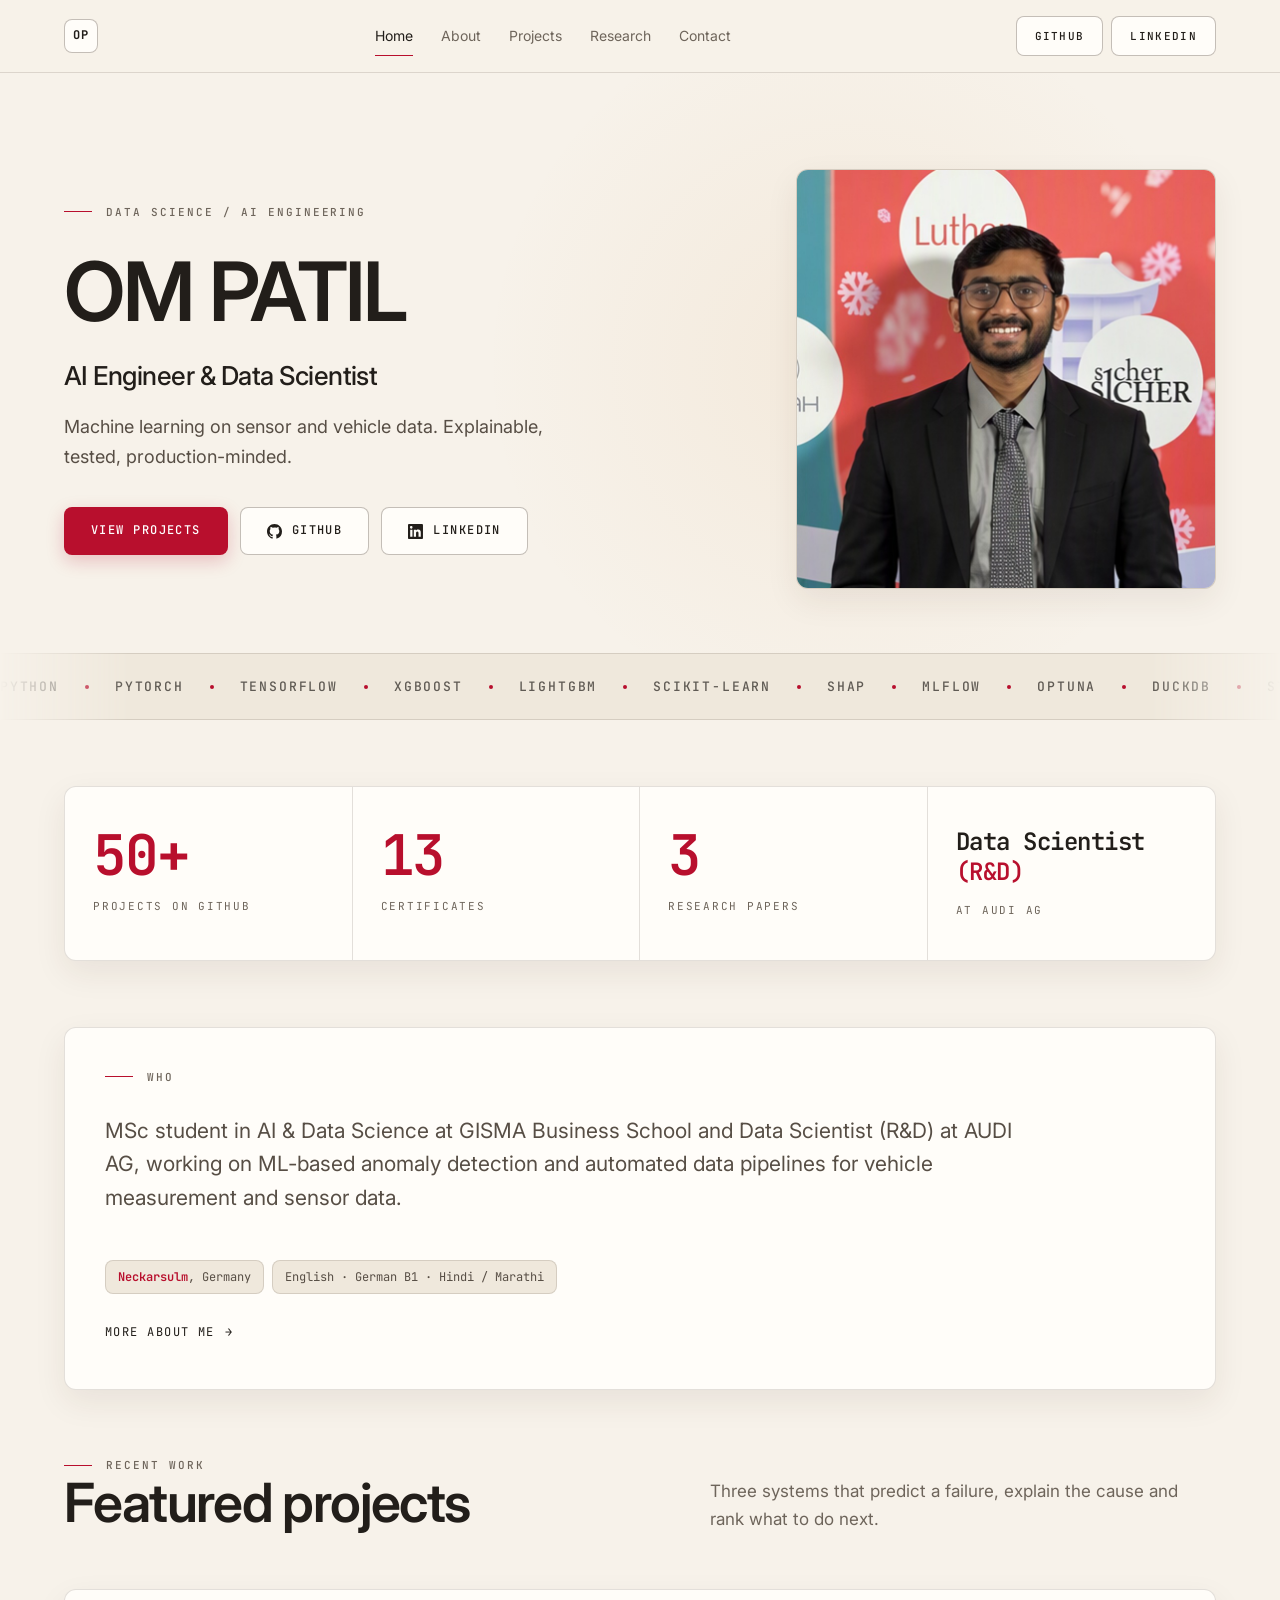
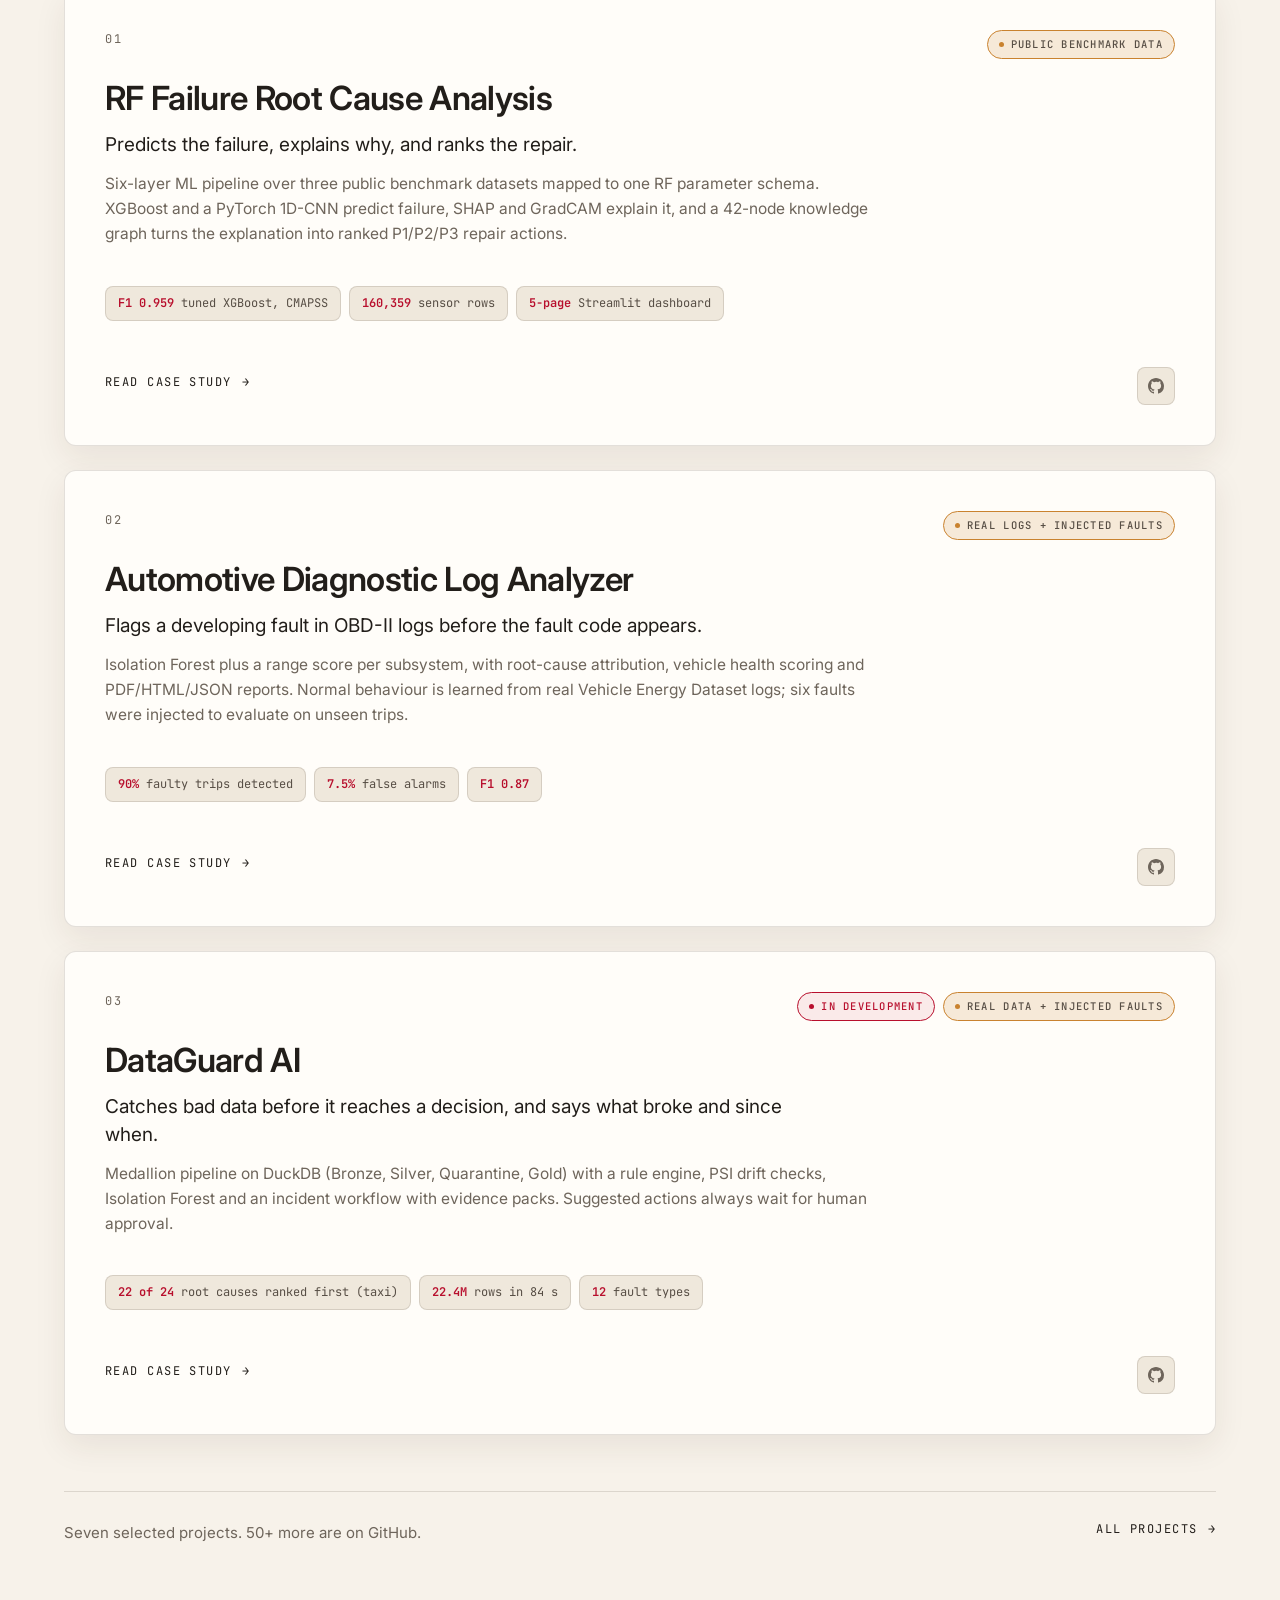
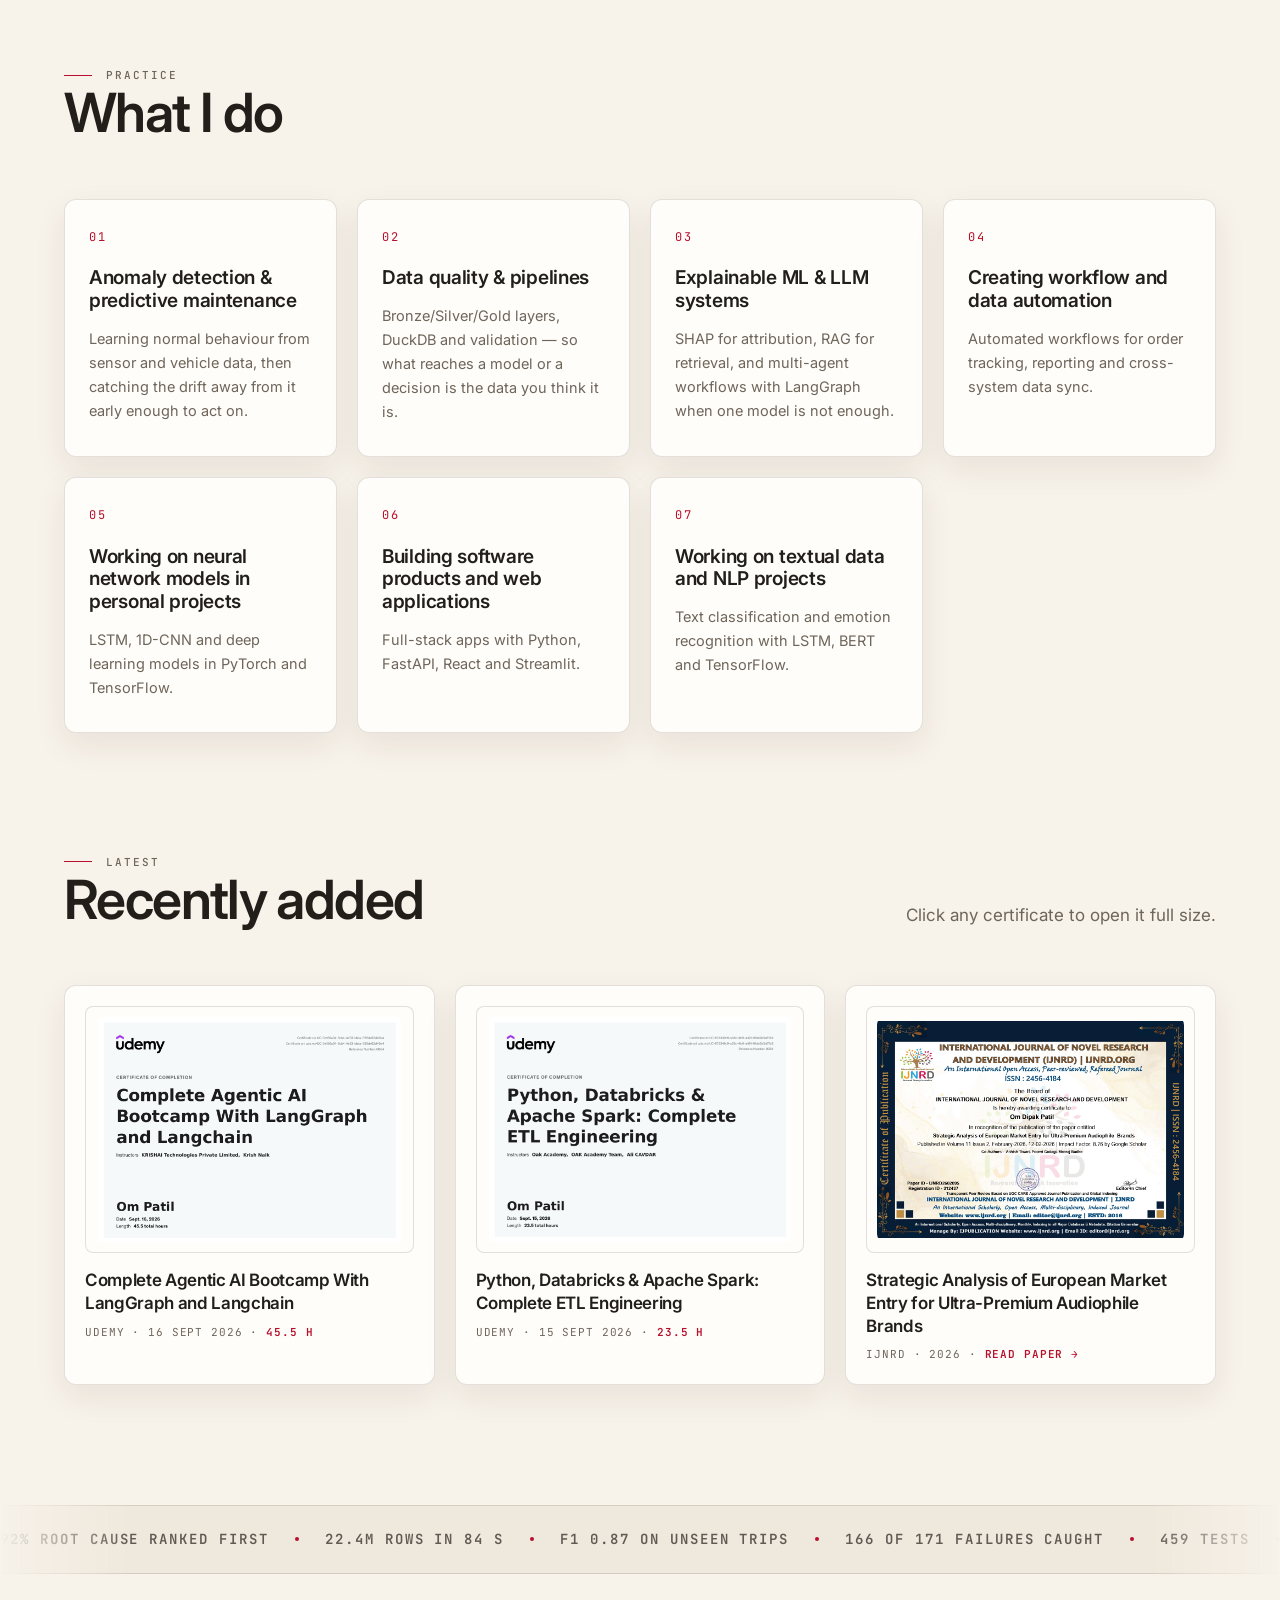
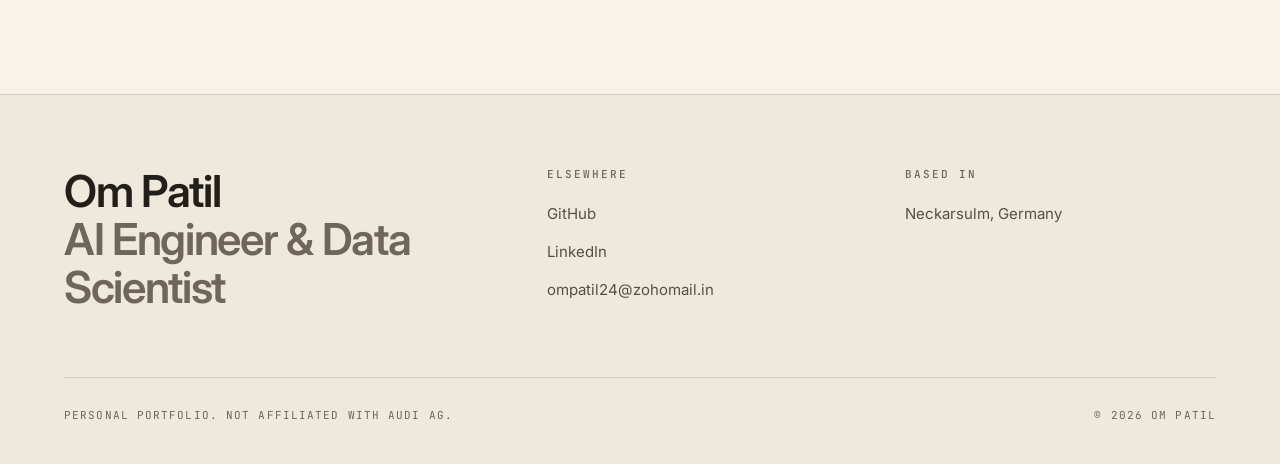
==== commit 2ea56a84: "Remove AI Fitness Coach project from the site Delete its case study page and project card, update pr" ====
--- a/index.html
+++ b/index.html
@@ -4,7 +4,7 @@
 <meta charset="utf-8">
 <meta name="viewport" content="width=device-width, initial-scale=1">
 <title>Om Patil — AI Engineer &amp; Data Scientist</title>
-<meta name="description" content="Om Patil builds machine learning on sensor and vehicle data: anomaly detection, data quality pipelines and explainable ML. Eight selected projects in depth, with 50+ more on GitHub.">
+<meta name="description" content="Om Patil builds machine learning on sensor and vehicle data: anomaly detection, data quality pipelines and explainable ML. Seven selected projects in depth, with 50+ more on GitHub.">
 <link rel="preconnect" href="https://fonts.googleapis.com">
 <link rel="preconnect" href="https://fonts.gstatic.com" crossorigin>
 <link href="https://fonts.googleapis.com/css2?family=Inter:wght@400;500;600;700&family=JetBrains+Mono:wght@400;500;600&display=swap" rel="stylesheet">
@@ -207,7 +207,7 @@
       </div>
 
       <div class="more-row reveal">
-        <p>Eight selected projects. 50+ more are on GitHub.</p>
+        <p>Seven selected projects. 50+ more are on GitHub.</p>
         <a class="tlink" href="projects.html">All projects <span class="arr">→</span></a>
       </div>
     </div>
--- a/assets/css/styles.css
+++ b/assets/css/styles.css
@@ -962,6 +962,27 @@
 }
 .shot img { width: 100%; height: 100%; object-fit: cover; border-radius: var(--radius); }
 .shot__ph { font-family: var(--font-mono); font-size: 11px; letter-spacing: 0.08em; color: var(--muted); word-break: break-all; line-height: 1.6; }
+.shots--2 { grid-template-columns: repeat(2, 1fr); }
+.shots--1 { grid-template-columns: 1fr; }
+.shot-fig { margin: 0; }
+.shot--img {
+  width: 100%;
+  padding: 0;
+  display: block;
+  overflow: hidden;
+  border: 1px solid var(--line);
+  background: var(--surface);
+  box-shadow: var(--shadow);
+  cursor: zoom-in;
+  transition: transform 0.25s var(--ease), box-shadow 0.25s var(--ease);
+}
+.shot--img img { object-position: top left; border-radius: 0; }
+.shots--1 .shot--img { aspect-ratio: auto; }
+.shots--1 .shot--img img { height: auto; }
+.shot--img:hover { transform: translateY(-4px); box-shadow: var(--shadow-lift); }
+.shot--img:focus-visible { outline: 2px solid var(--accent); outline-offset: 3px; }
+.shot__cap { margin-top: 10px; font-family: var(--font-mono); font-size: 11px; letter-spacing: 0.08em; text-transform: uppercase; color: var(--muted); }
+@media (prefers-reduced-motion: reduce) { .shot--img, .shot--img:hover { transition: none; transform: none; } }
 
 .pager { display: grid; grid-template-columns: 1fr 1fr; gap: 20px; margin-top: var(--section-y); }
 .pager__item {
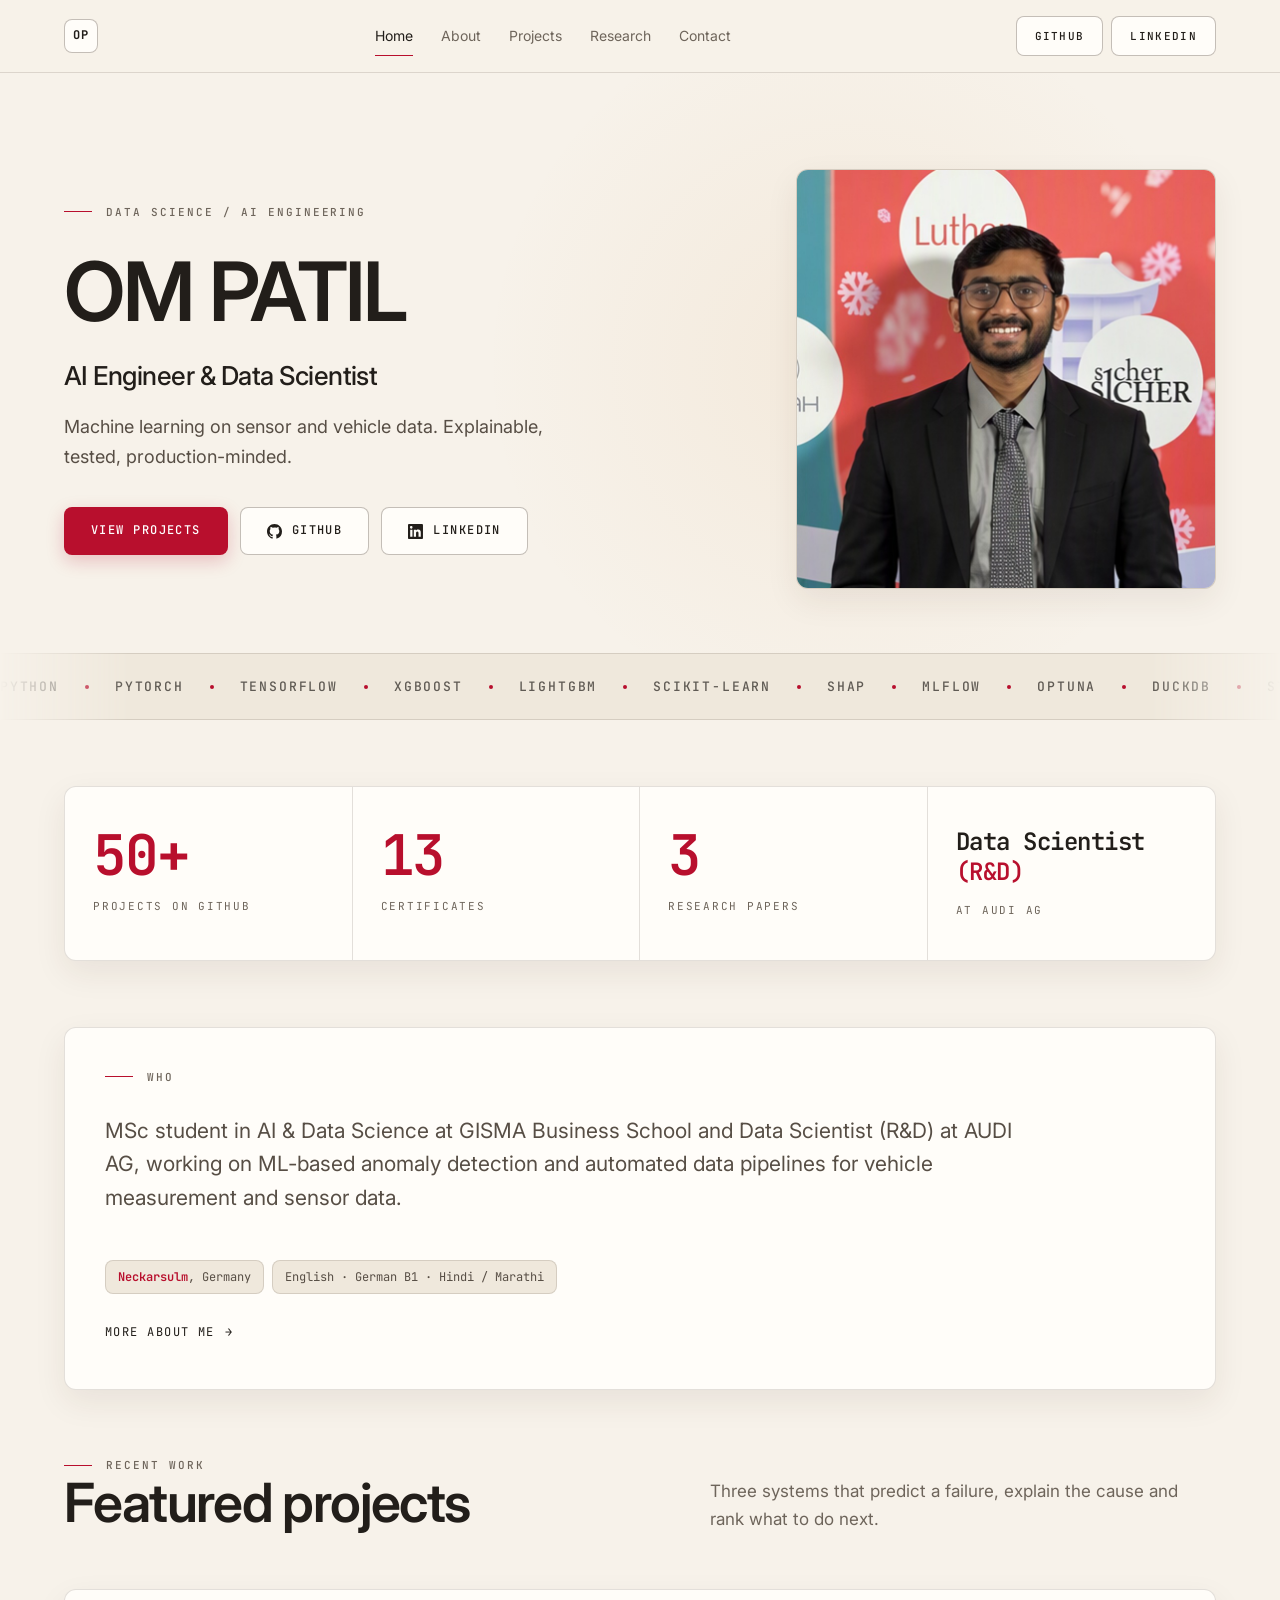
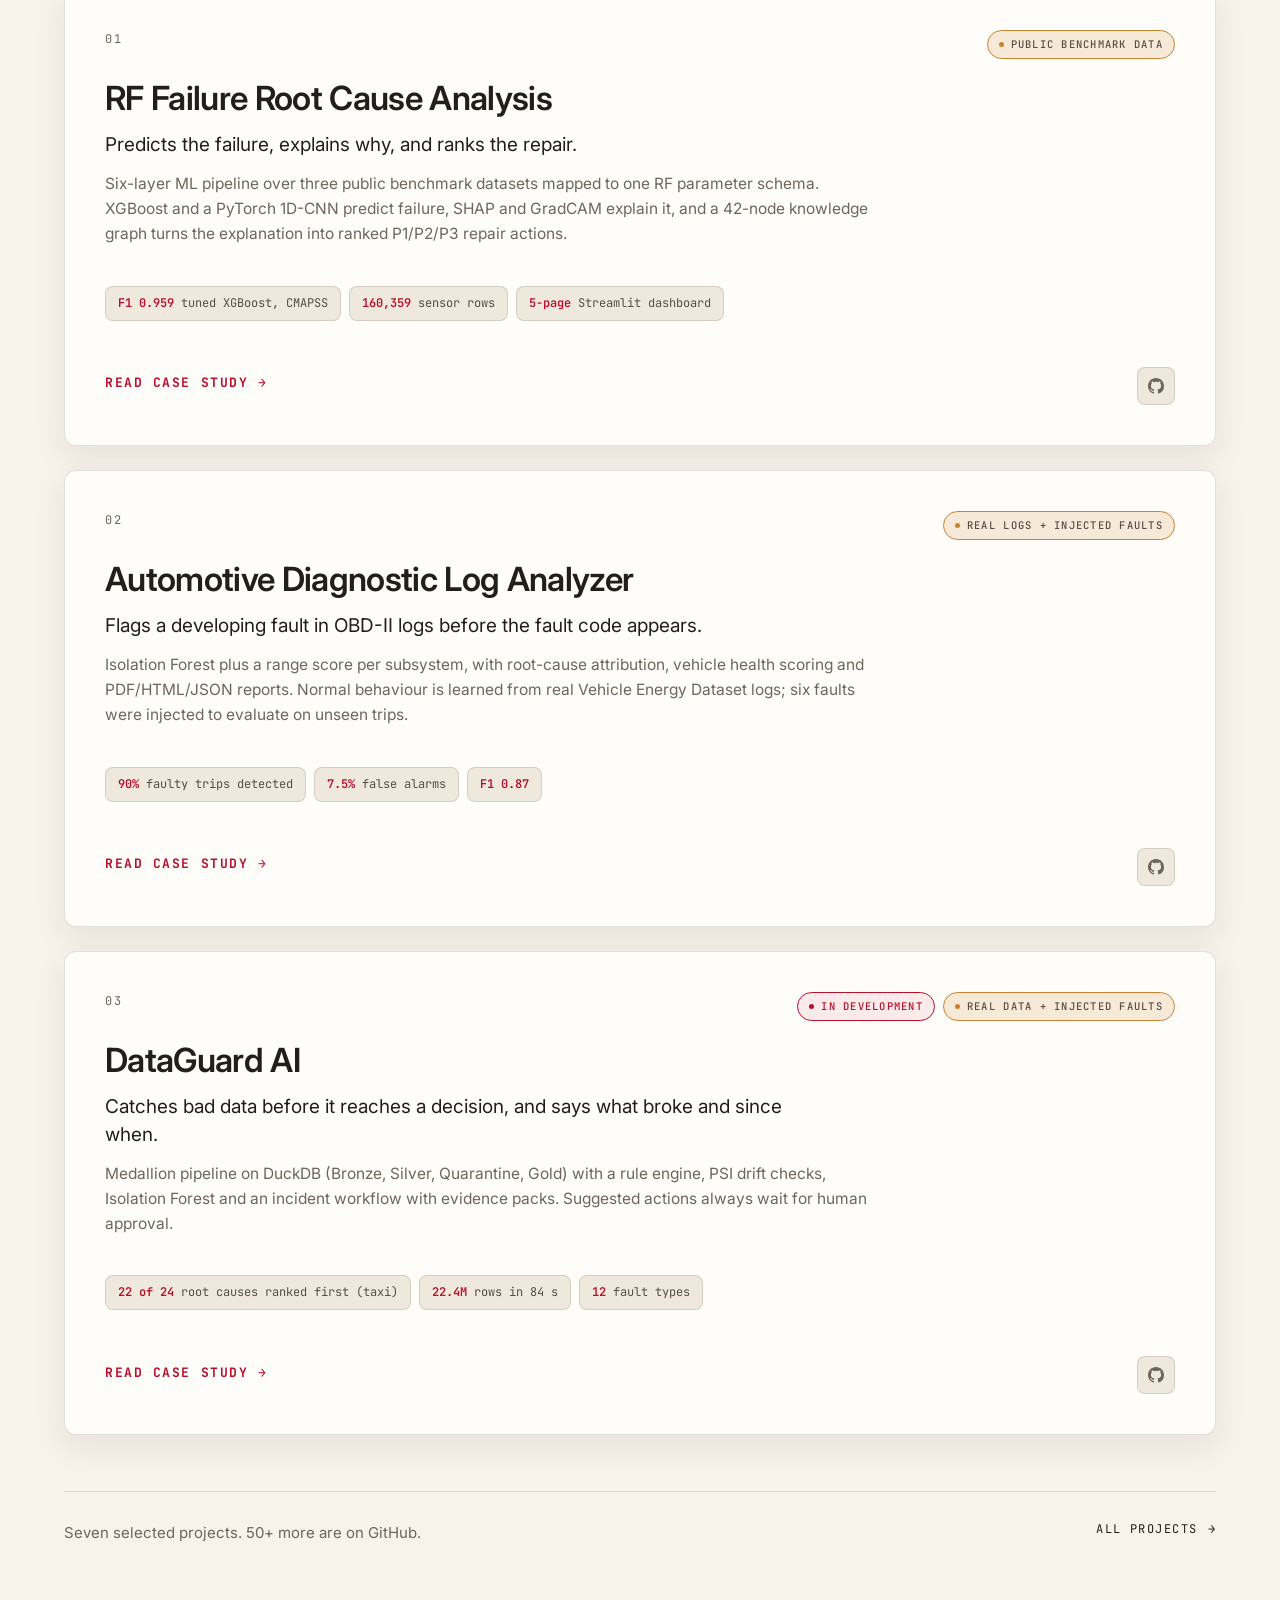
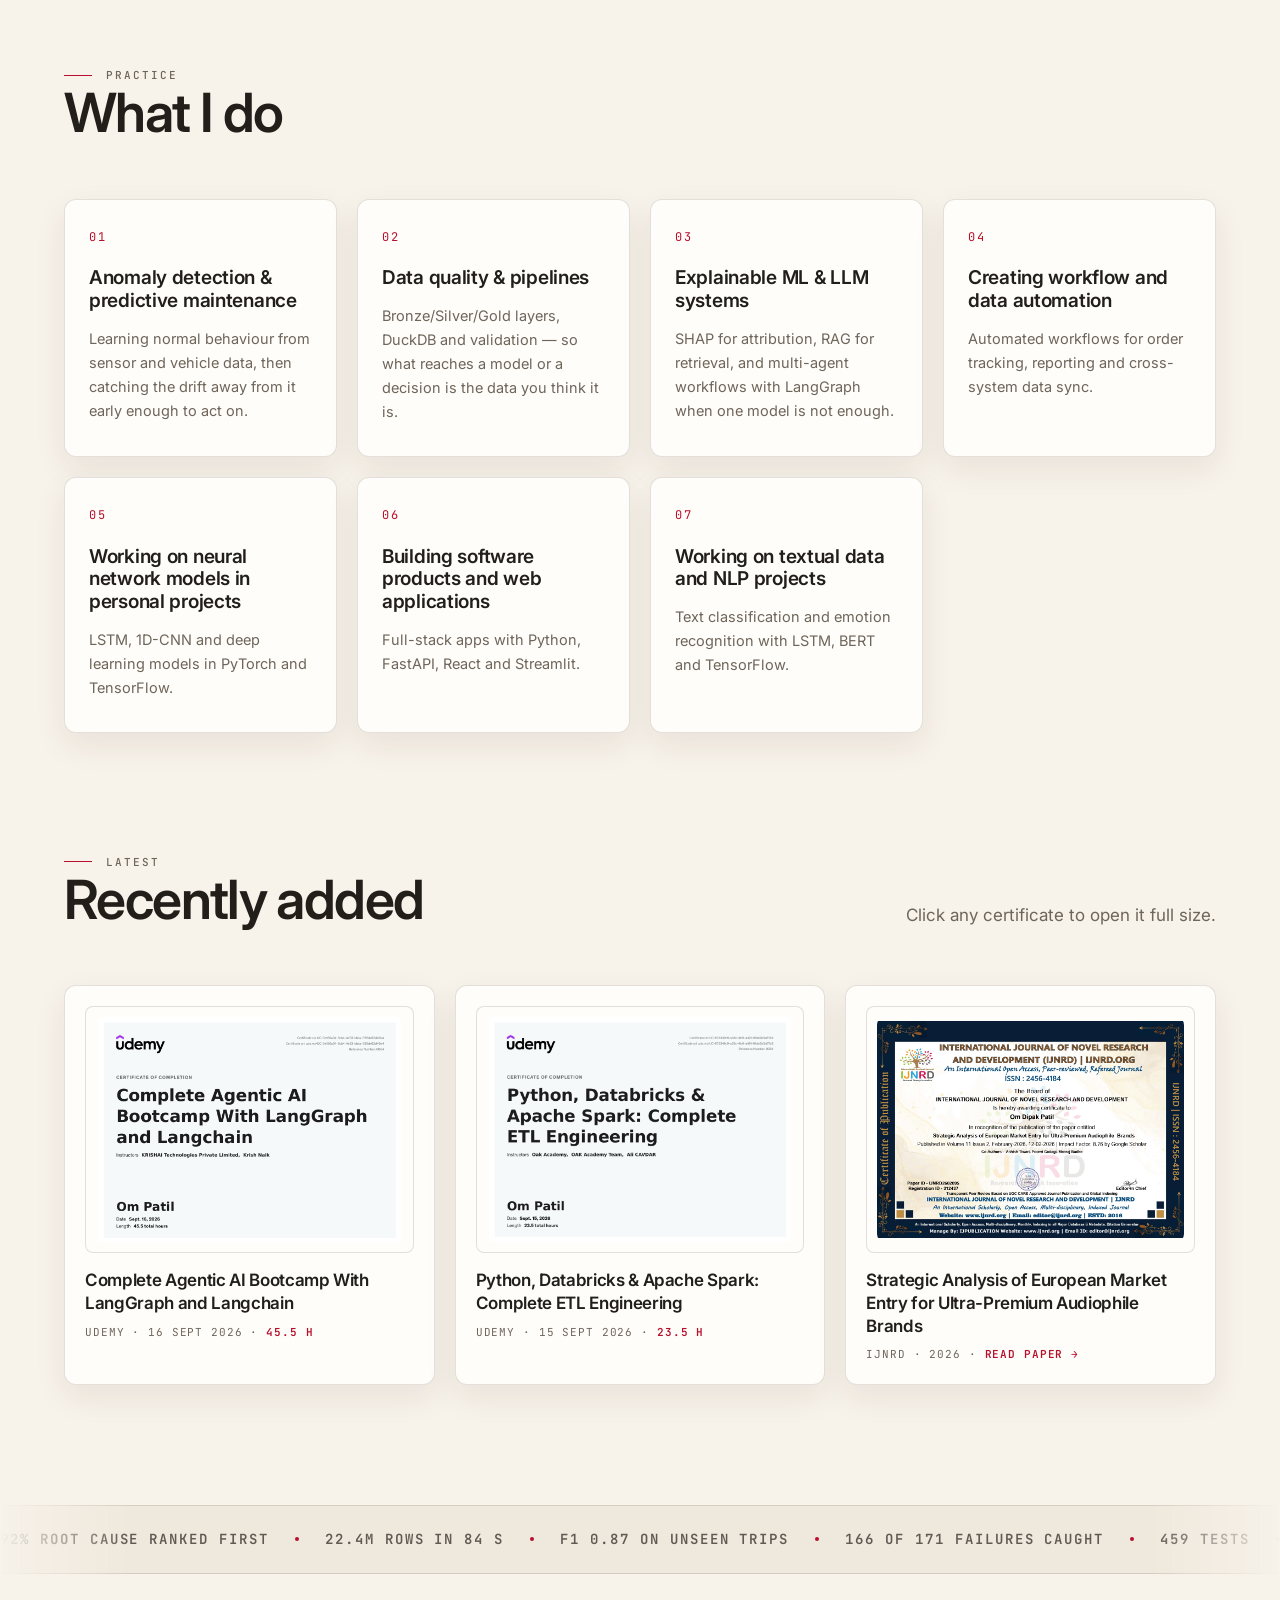
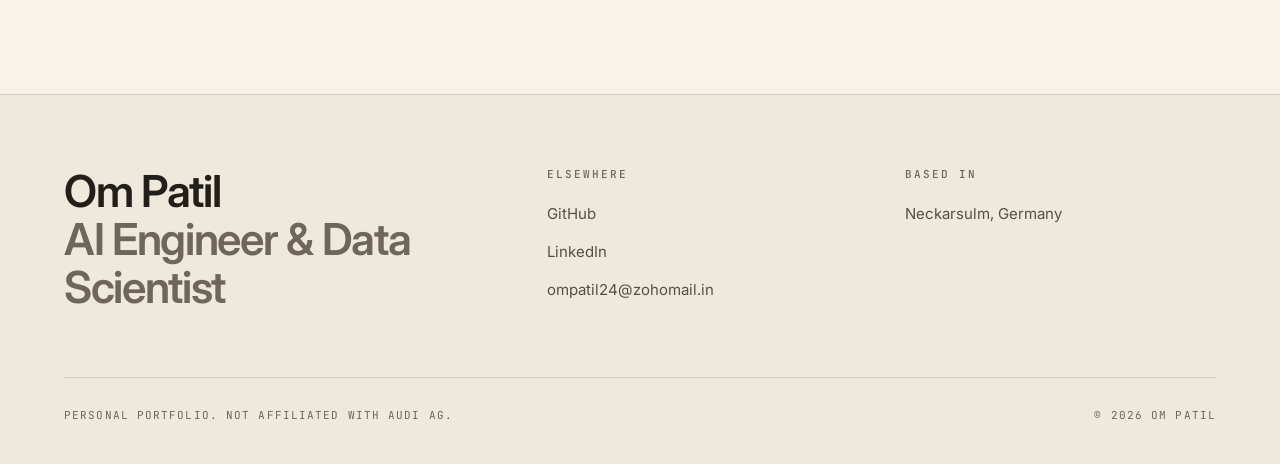
==== commit 96174738: "Make Read case study links bold and red on project cards Co-Authored-By: Claude Opus 5.5 <noreply@an" ====
--- a/index.html
+++ b/index.html
@@ -7,7 +7,7 @@
 <meta name="description" content="Om Patil builds machine learning on sensor and vehicle data: anomaly detection, data quality pipelines and explainable ML. Seven selected projects in depth, with 50+ more on GitHub.">
 <link rel="preconnect" href="https://fonts.googleapis.com">
 <link rel="preconnect" href="https://fonts.gstatic.com" crossorigin>
-<link href="https://fonts.googleapis.com/css2?family=Inter:wght@400;500;600;700&family=JetBrains+Mono:wght@400;500;600&display=swap" rel="stylesheet">
+<link href="https://fonts.googleapis.com/css2?family=Inter:wght@400;500;600;700&family=JetBrains+Mono:wght@400;500;600;700&display=swap" rel="stylesheet">
 <link rel="stylesheet" href="assets/css/styles.css">
 </head>
 <body>
--- a/assets/css/styles.css
+++ b/assets/css/styles.css
@@ -219,6 +219,9 @@
 .tlink:hover::after { transform: scaleX(1); }
 .tlink .arr { transition: transform 0.3s var(--ease); }
 .tlink:hover .arr { transform: translateX(4px); }
+.card__foot .tlink { font-weight: 700; font-size: 13px; color: var(--accent); }
+.card:hover .card__foot .tlink::after { transform: scaleX(1); }
+.card:hover .card__foot .tlink .arr { transform: translateX(4px); }
 
 /* ---------------------------------------------------------------- Header */
 .header {
